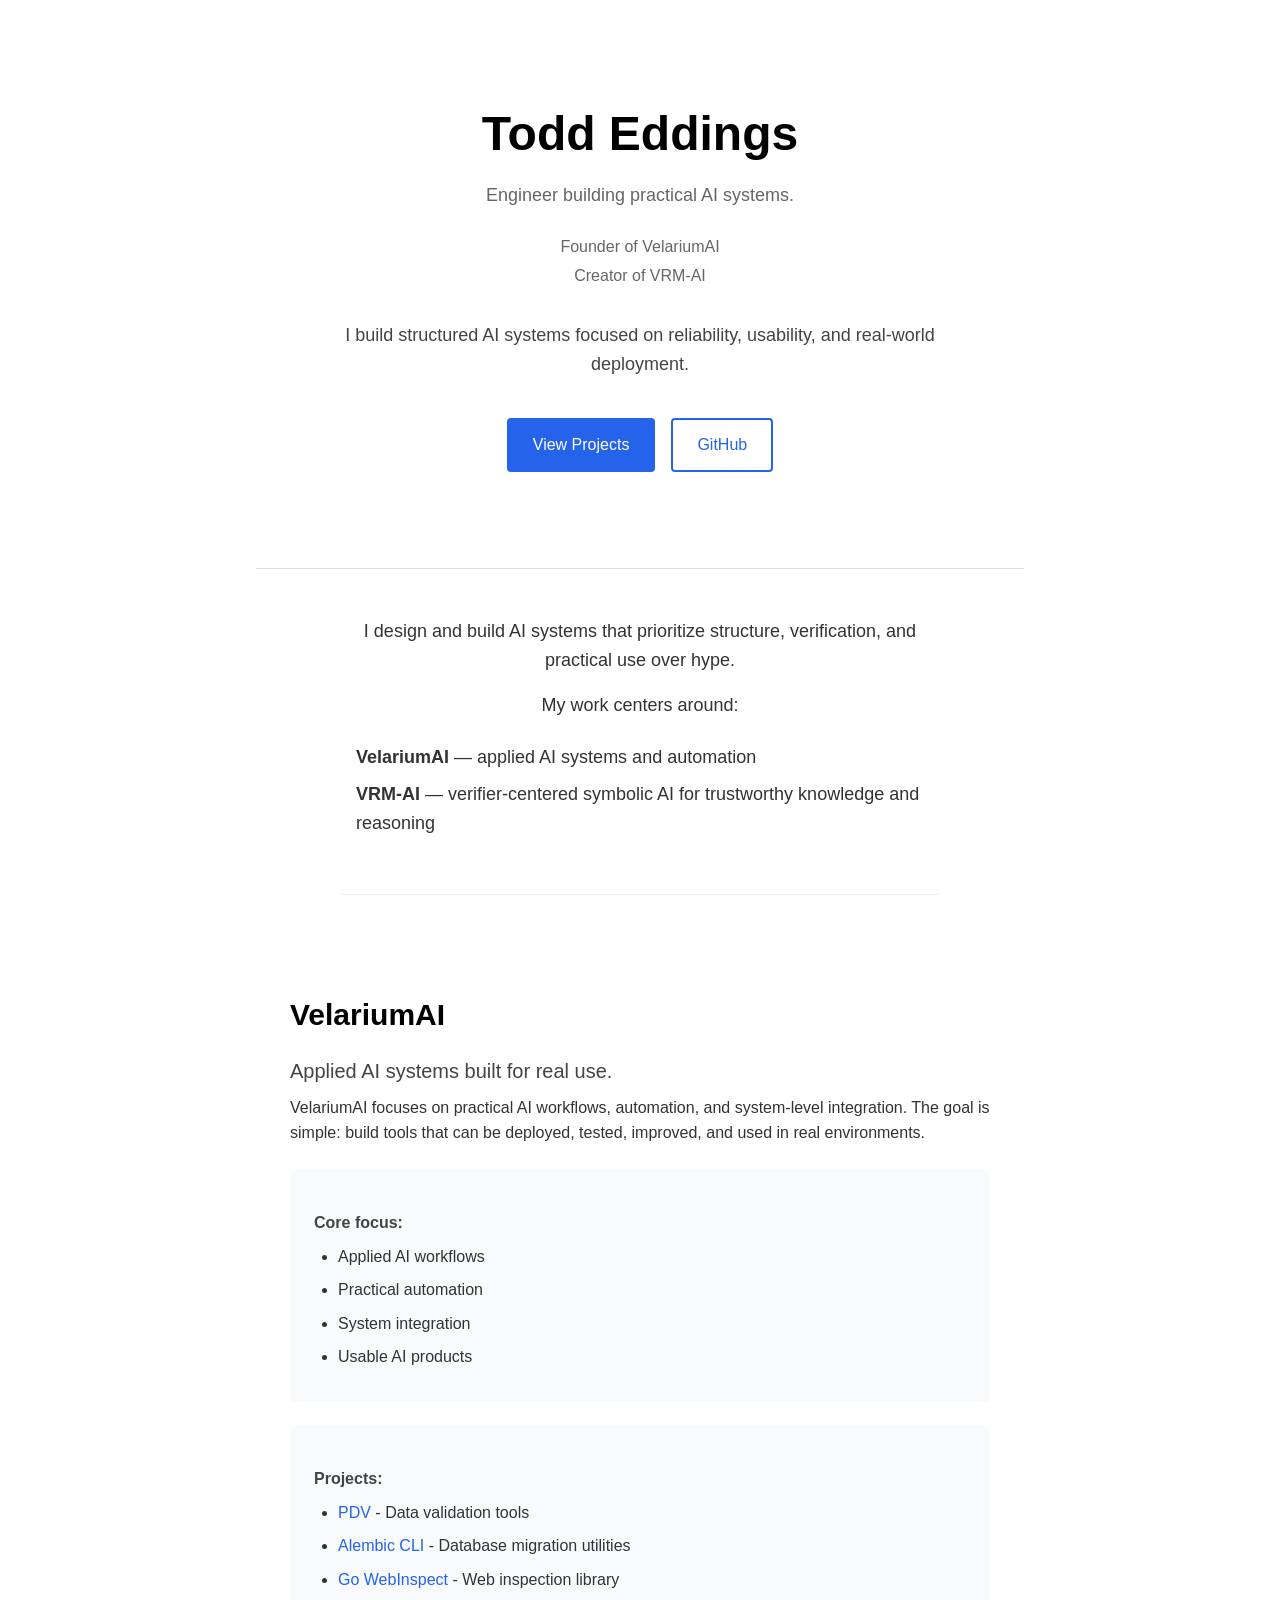
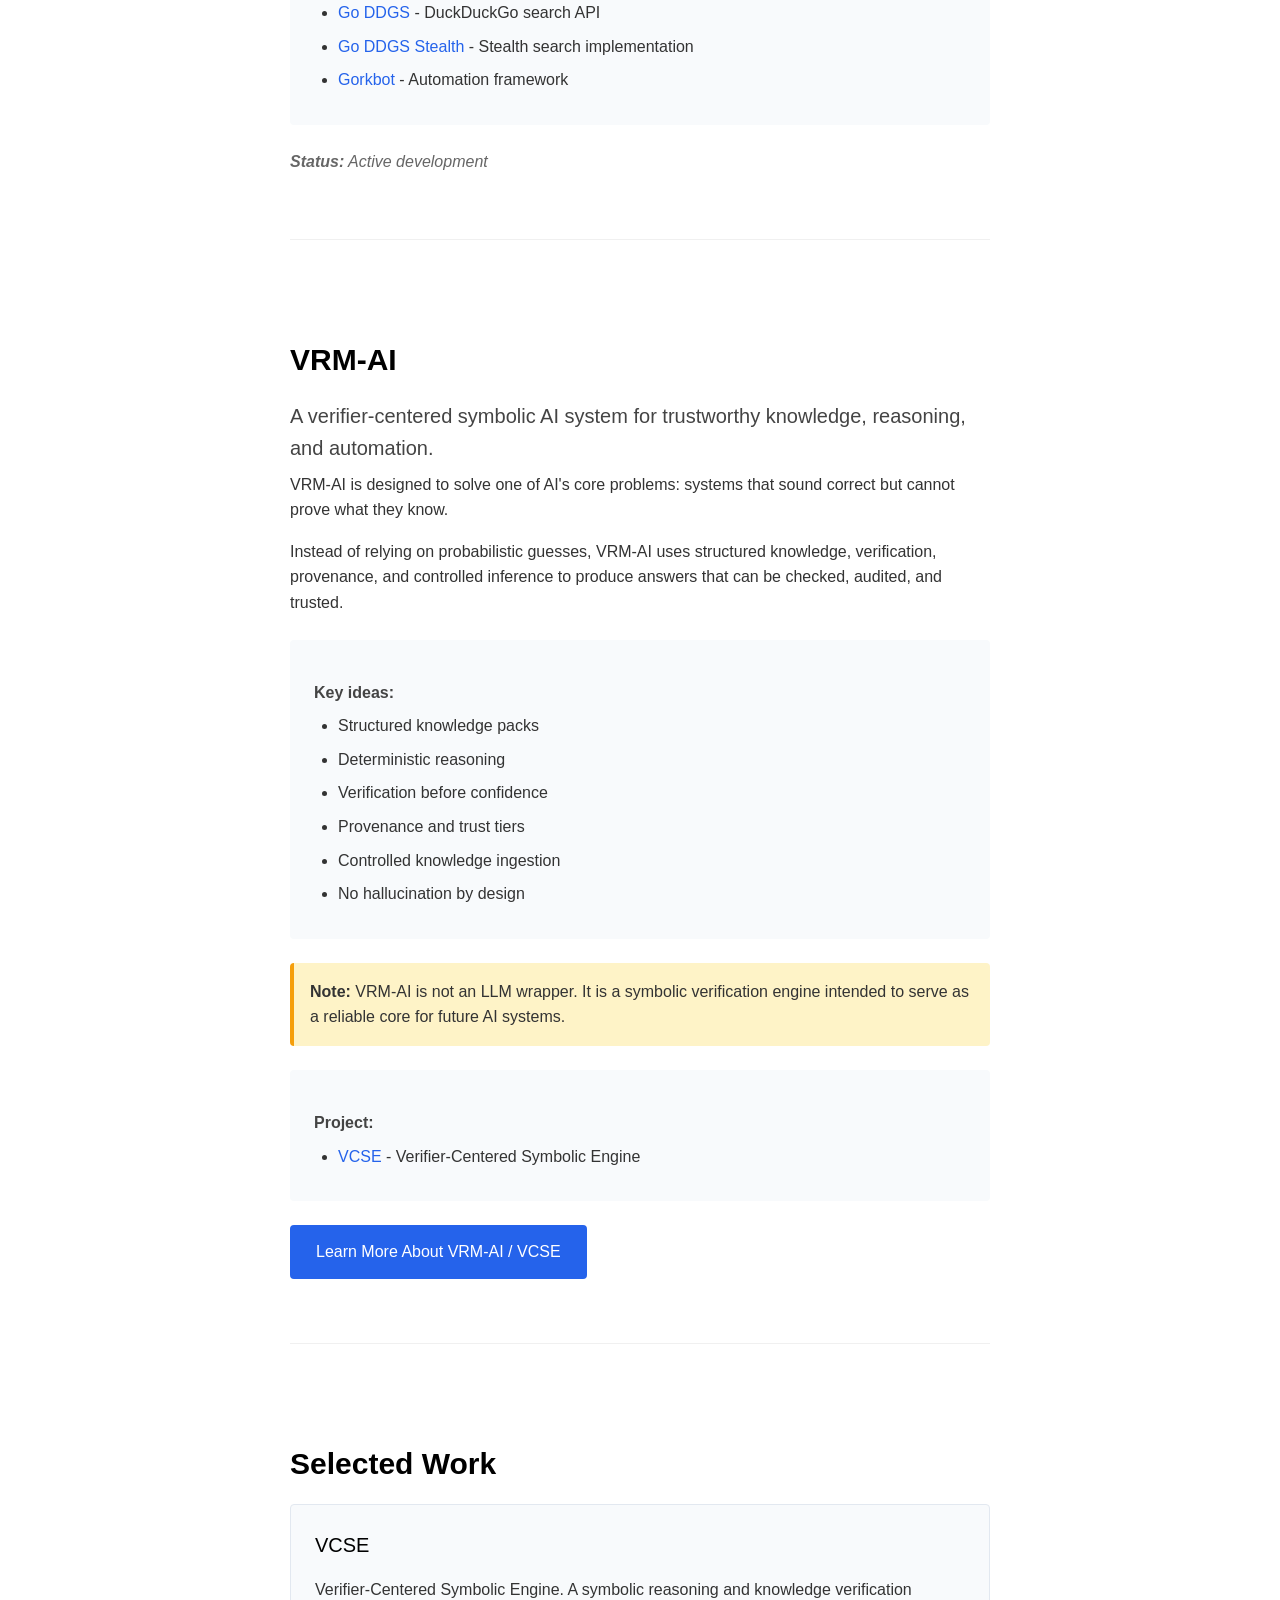
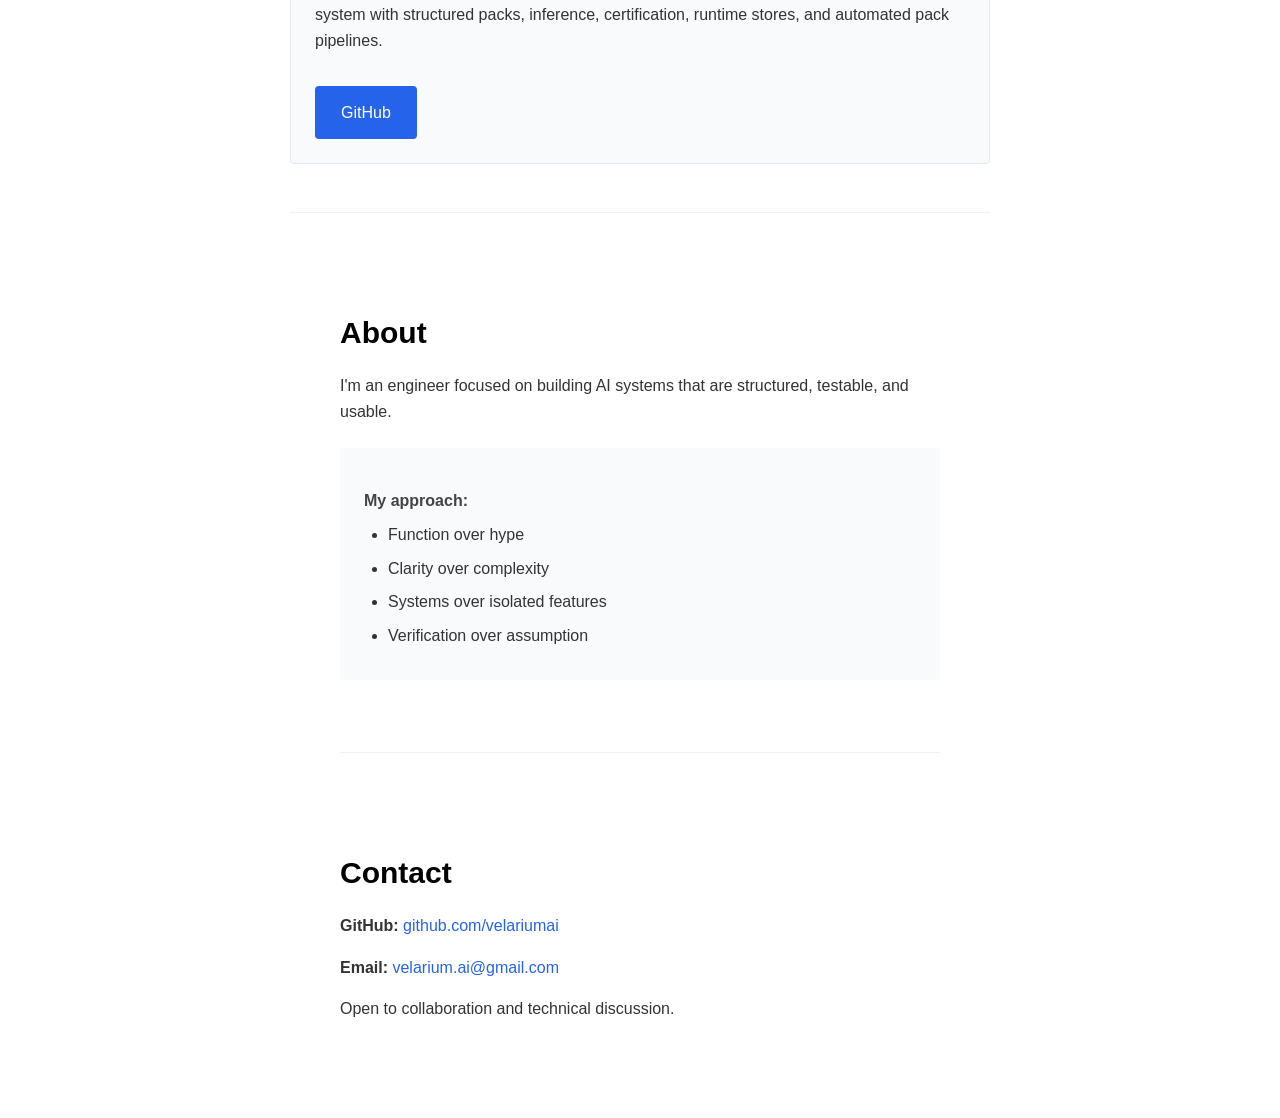
==== index.html @ 9cb4e713 "feat: add Todd Eddings personal homepage - Professional single-page homepage for Todd Eddings - Vela" ====
<!DOCTYPE html>
<html lang="en">
<head>
    <meta charset="UTF-8">
    <meta name="viewport" content="width=device-width, initial-scale=1.0">
    <title>Todd Eddings - AI Systems Engineer</title>
    <link rel="stylesheet" href="styles.css">
</head>
<body>
    <main>
        <section class="hero">
            <h1>Todd Eddings</h1>
            <p class="tagline">Engineer building practical AI systems.</p>
            <div class="titles">
                <p>Founder of VelariumAI</p>
                <p>Creator of VRM-AI</p>
            </div>
            <p class="description">I build structured AI systems focused on reliability, usability, and real-world deployment.</p>
            <div class="buttons">
                <a href="#work" class="btn">View Projects</a>
                <a href="https://github.com/velariumai" class="btn btn-secondary">GitHub</a>
            </div>
        </section>

        <section class="overview">
            <p>I design and build AI systems that prioritize structure, verification, and practical use over hype.</p>
            <p>My work centers around:</p>
            <ul>
                <li><strong>VelariumAI</strong> — applied AI systems and automation</li>
                <li><strong>VRM-AI</strong> — verifier-centered symbolic AI for trustworthy knowledge and reasoning</li>
            </ul>
        </section>

        <section class="project" id="velariumai">
            <h2>VelariumAI</h2>
            <h3>Applied AI systems built for real use.</h3>
            <p>VelariumAI focuses on practical AI workflows, automation, and system-level integration. The goal is simple: build tools that can be deployed, tested, improved, and used in real environments.</p>
            <div class="focus-list">
                <h4>Core focus:</h4>
                <ul>
                    <li>Applied AI workflows</li>
                    <li>Practical automation</li>
                    <li>System integration</li>
                    <li>Usable AI products</li>
                </ul>
            </div>
            <div class="project-links">
                <h4>Projects:</h4>
                <ul>
                    <li><a href="https://github.com/VelariumAI/pdv">PDV</a> - Data validation tools</li>
                    <li><a href="https://github.com/VelariumAI/alembic-cli">Alembic CLI</a> - Database migration utilities</li>
                    <li><a href="https://github.com/VelariumAI/go-webinspect">Go WebInspect</a> - Web inspection library</li>
                    <li><a href="https://github.com/VelariumAI/go-ddgs">Go DDGS</a> - DuckDuckGo search API</li>
                    <li><a href="https://github.com/VelariumAI/go-ddgs-stealth">Go DDGS Stealth</a> - Stealth search implementation</li>
                    <li><a href="https://github.com/VelariumAI/gorkbot">Gorkbot</a> - Automation framework</li>
                </ul>
            </div>
            <p class="status"><strong>Status:</strong> Active development</p>
        </section>

        <section class="project" id="vrm-ai">
            <h2>VRM-AI</h2>
            <h3>A verifier-centered symbolic AI system for trustworthy knowledge, reasoning, and automation.</h3>
            <p>VRM-AI is designed to solve one of AI's core problems: systems that sound correct but cannot prove what they know.</p>
            <p>Instead of relying on probabilistic guesses, VRM-AI uses structured knowledge, verification, provenance, and controlled inference to produce answers that can be checked, audited, and trusted.</p>
            <div class="key-ideas">
                <h4>Key ideas:</h4>
                <ul>
                    <li>Structured knowledge packs</li>
                    <li>Deterministic reasoning</li>
                    <li>Verification before confidence</li>
                    <li>Provenance and trust tiers</li>
                    <li>Controlled knowledge ingestion</li>
                    <li>No hallucination by design</li>
                </ul>
            </div>
            <p class="note"><strong>Note:</strong> VRM-AI is not an LLM wrapper. It is a symbolic verification engine intended to serve as a reliable core for future AI systems.</p>
            <div class="project-links">
                <h4>Project:</h4>
                <ul>
                    <li><a href="https://github.com/VRM-AI/vcse">VCSE</a> - Verifier-Centered Symbolic Engine</li>
                </ul>
            </div>
            <p><a href="vrm.html" class="btn">Learn More About VRM-AI / VCSE</a></p>
        </section>

        <section class="work" id="work">
            <h2>Selected Work</h2>
            <div class="project-card">
                <h3>VCSE</h3>
                <p>Verifier-Centered Symbolic Engine. A symbolic reasoning and knowledge verification system with structured packs, inference, certification, runtime stores, and automated pack pipelines.</p>
                <a href="https://github.com/VRM-AI/vcse" class="btn">GitHub</a>
            </div>
        </section>

        <section class="about">
            <h2>About</h2>
            <p>I'm an engineer focused on building AI systems that are structured, testable, and usable.</p>
            <div class="approach">
                <h4>My approach:</h4>
                <ul>
                    <li>Function over hype</li>
                    <li>Clarity over complexity</li>
                    <li>Systems over isolated features</li>
                    <li>Verification over assumption</li>
                </ul>
            </div>
        </section>

        <section class="contact">
            <h2>Contact</h2>
            <p><strong>GitHub:</strong> <a href="https://github.com/velariumai">github.com/velariumai</a></p>
            <p><strong>Email:</strong> <a href="mailto:velarium.ai@gmail.com">velarium.ai@gmail.com</a></p>
            <p>Open to collaboration and technical discussion.</p>
        </section>
    </main>
</body>
</html>
---- styles.css ----
/* Reset and base styles */
* {
    margin: 0;
    padding: 0;
    box-sizing: border-box;
}

body {
    font-family: -apple-system, BlinkMacSystemFont, 'Segoe UI', Roboto, sans-serif;
    line-height: 1.6;
    color: #333;
    background: #fff;
    font-size: 16px;
}

main {
    max-width: 800px;
    margin: 0 auto;
    padding: 2rem 1rem;
}

/* Typography */
h1 {
    font-size: 3rem;
    font-weight: 700;
    margin-bottom: 1rem;
    color: #000;
}

h2 {
    font-size: 1.875rem;
    font-weight: 600;
    margin: 3rem 0 1rem 0;
    color: #000;
}

h3 {
    font-size: 1.25rem;
    font-weight: 500;
    margin: 1rem 0 0.5rem 0;
    color: #444;
}

h4 {
    font-size: 1rem;
    font-weight: 600;
    margin: 1rem 0 0.5rem 0;
    color: #444;
}

p {
    margin-bottom: 1rem;
}

/* Hero section */
.hero {
    text-align: center;
    padding: 4rem 0 6rem 0;
    border-bottom: 1px solid #e0e0e0;
}

.hero h1 {
    margin-bottom: 0.5rem;
}

.tagline {
    font-size: 1.125rem;
    color: #666;
    margin-bottom: 1.5rem;
}

.titles {
    margin-bottom: 2rem;
}

.titles p {
    font-size: 1rem;
    color: #666;
    margin-bottom: 0.25rem;
}

.hero .description {
    font-size: 1.125rem;
    color: #444;
    margin-bottom: 2.5rem;
    max-width: 600px;
    margin-left: auto;
    margin-right: auto;
}

/* Buttons */
.buttons {
    display: flex;
    gap: 1rem;
    justify-content: center;
    flex-wrap: wrap;
}

.btn {
    padding: 0.75rem 1.5rem;
    text-decoration: none;
    border-radius: 4px;
    font-weight: 500;
    transition: all 0.2s ease;
    border: 2px solid #2563eb;
    background: #2563eb;
    color: #fff;
    display: inline-block;
}

.btn:hover {
    background: #1d4ed8;
    border-color: #1d4ed8;
}

.btn-secondary {
    background: transparent;
    color: #2563eb;
}

.btn-secondary:hover {
    background: #f8fafc;
}

/* Sections */
section {
    padding: 3rem 0;
    border-bottom: 1px solid #f0f0f0;
}

section:last-child {
    border-bottom: none;
}

/* Overview */
.overview {
    font-size: 1.125rem;
    text-align: center;
    max-width: 600px;
    margin: 0 auto;
}

.overview ul {
    list-style: none;
    text-align: left;
    margin-top: 1.5rem;
}

.overview li {
    margin-bottom: 0.5rem;
    padding-left: 1rem;
}

/* Project sections */
.project {
    max-width: 700px;
    margin: 0 auto;
}

.focus-list, .key-ideas, .approach, .project-links {
    background: #f8fafc;
    padding: 1.5rem;
    border-radius: 4px;
    margin: 1.5rem 0;
}

.focus-list ul, .key-ideas ul, .approach ul, .project-links ul {
    list-style: disc;
    margin-left: 1.5rem;
    margin-top: 0.5rem;
}

.focus-list li, .key-ideas li, .approach li, .project-links li {
    margin-bottom: 0.5rem;
}

.project-links a {
    color: #2563eb;
    text-decoration: none;
    font-weight: 500;
}

.project-links a:hover {
    text-decoration: underline;
}

.status {
    font-style: italic;
    color: #666;
    margin-top: 1.5rem;
}

.note {
    background: #fef3c7;
    padding: 1rem;
    border-radius: 4px;
    border-left: 4px solid #f59e0b;
    margin-top: 1.5rem;
}

/* Work section */
.work {
    max-width: 700px;
    margin: 0 auto;
}

.project-card {
    background: #f8fafc;
    padding: 1.5rem;
    border-radius: 4px;
    border: 1px solid #e2e8f0;
}

.project-card h3 {
    margin-top: 0;
    margin-bottom: 1rem;
    color: #000;
}

.project-card .btn {
    margin-top: 1rem;
}

/* About and Contact */
.about, .contact {
    max-width: 600px;
    margin: 0 auto;
}

.contact a {
    color: #2563eb;
    text-decoration: none;
}

.contact a:hover {
    text-decoration: underline;
}

/* VRM Page Styles */
.nav {
    max-width: 800px;
    margin: 0 auto;
    padding: 1rem;
    border-bottom: 1px solid #e0e0e0;
}

.nav a {
    color: #2563eb;
    text-decoration: none;
    font-weight: 500;
}

.nav a:hover {
    text-decoration: underline;
}

.page-header {
    text-align: center;
    padding: 3rem 0 2rem 0;
    border-bottom: 1px solid #e0e0e0;
}

.page-header h1 {
    font-size: 2.5rem;
    margin-bottom: 1rem;
}

.subtitle {
    font-size: 1.25rem;
    color: #666;
    margin-bottom: 0;
}

.principle {
    text-align: center;
    font-size: 1.25rem;
    color: #2563eb;
    margin: 1.5rem 0;
}

.goal-box, .practice-box, .principle-box, .positioning-box {
    background: #f8fafc;
    padding: 1.5rem;
    border-radius: 4px;
    margin: 1.5rem 0;
    border-left: 4px solid #2563eb;
}

.principle-list {
    list-style: disc;
    margin-left: 1.5rem;
    columns: 2;
    column-gap: 2rem;
}

.principle-list li {
    margin-bottom: 0.5rem;
    break-inside: avoid;
}

.layer {
    background: #f8fafc;
    padding: 1rem;
    border-radius: 4px;
    margin: 1rem 0;
    border-left: 3px solid #2563eb;
}

.layer h4 {
    margin-top: 0;
    color: #2563eb;
}

.layer ul {
    list-style: disc;
    margin-left: 1.5rem;
    margin-bottom: 0;
}

.layer li {
    margin-bottom: 0.25rem;
}

.metrics {
    background: #f0fdf4;
    padding: 1rem;
    border-radius: 4px;
    border-left: 4px solid #22c55e;
    margin-top: 1.5rem;
}

.metrics h3 {
    margin-top: 0;
    color: #16a34a;
}

.comparison-table {
    display: grid;
    grid-template-columns: 1fr 1fr;
    gap: 2rem;
    margin: 1.5rem 0;
}

.comparison-col {
    background: #f8fafc;
    padding: 1.5rem;
    border-radius: 4px;
}

.comparison-col h3 {
    margin-top: 0;
    margin-bottom: 1rem;
    color: #2563eb;
}

.comparison-col ul {
    list-style: disc;
    margin-left: 1.5rem;
}

.comparison-col li {
    margin-bottom: 0.5rem;
}

.conclusion {
    text-align: center;
    font-weight: 600;
    margin-top: 2rem;
    padding: 1rem;
    background: #fef3c7;
    border-radius: 4px;
}

.roadmap-section {
    margin: 1.5rem 0;
}

.roadmap-section h3 {
    color: #2563eb;
    margin-bottom: 0.5rem;
}

.roadmap-section ul {
    list-style: disc;
    margin-left: 1.5rem;
}

.roadmap-section li {
    margin-bottom: 0.5rem;
}

.repo-card {
    background: #f8fafc;
    padding: 1.5rem;
    border-radius: 4px;
    border: 1px solid #e2e8f0;
}

.repo-card h3 {
    margin-top: 0;
    margin-bottom: 1rem;
    color: #000;
}

.repo-card .btn {
    margin-top: 1rem;
}

/* Mobile responsive */
@media (max-width: 768px) {
    main {
        padding: 1rem 0.5rem;
    }

    h1 {
        font-size: 2.25rem;
    }

    h2 {
        font-size: 1.5rem;
    }

    .hero {
        padding: 2rem 0 3rem 0;
    }

    .buttons {
        flex-direction: column;
        align-items: center;
    }

    .btn {
        width: 200px;
        text-align: center;
    }

    section {
        padding: 2rem 0;
    }

    .focus-list, .key-ideas, .approach, .project-links, .project-card, .goal-box, .practice-box, .principle-box, .positioning-box, .layer, .metrics, .comparison-col, .repo-card {
        margin: 1rem -0.5rem;
        border-radius: 0;
        padding: 1rem;
    }

    .principle-list {
        columns: 1;
    }

    .comparison-table {
        grid-template-columns: 1fr;
        gap: 1rem;
    }

    .page-header h1 {
        font-size: 2rem;
    }

    .page-header {
        padding: 2rem 0 1rem 0;
    }
}

@media (max-width: 480px) {
    h1 {
        font-size: 1.875rem;
    }

    .tagline {
        font-size: 1rem;
    }

    .hero .description {
        font-size: 1rem;
    }

    .overview {
        font-size: 1rem;
    }
}
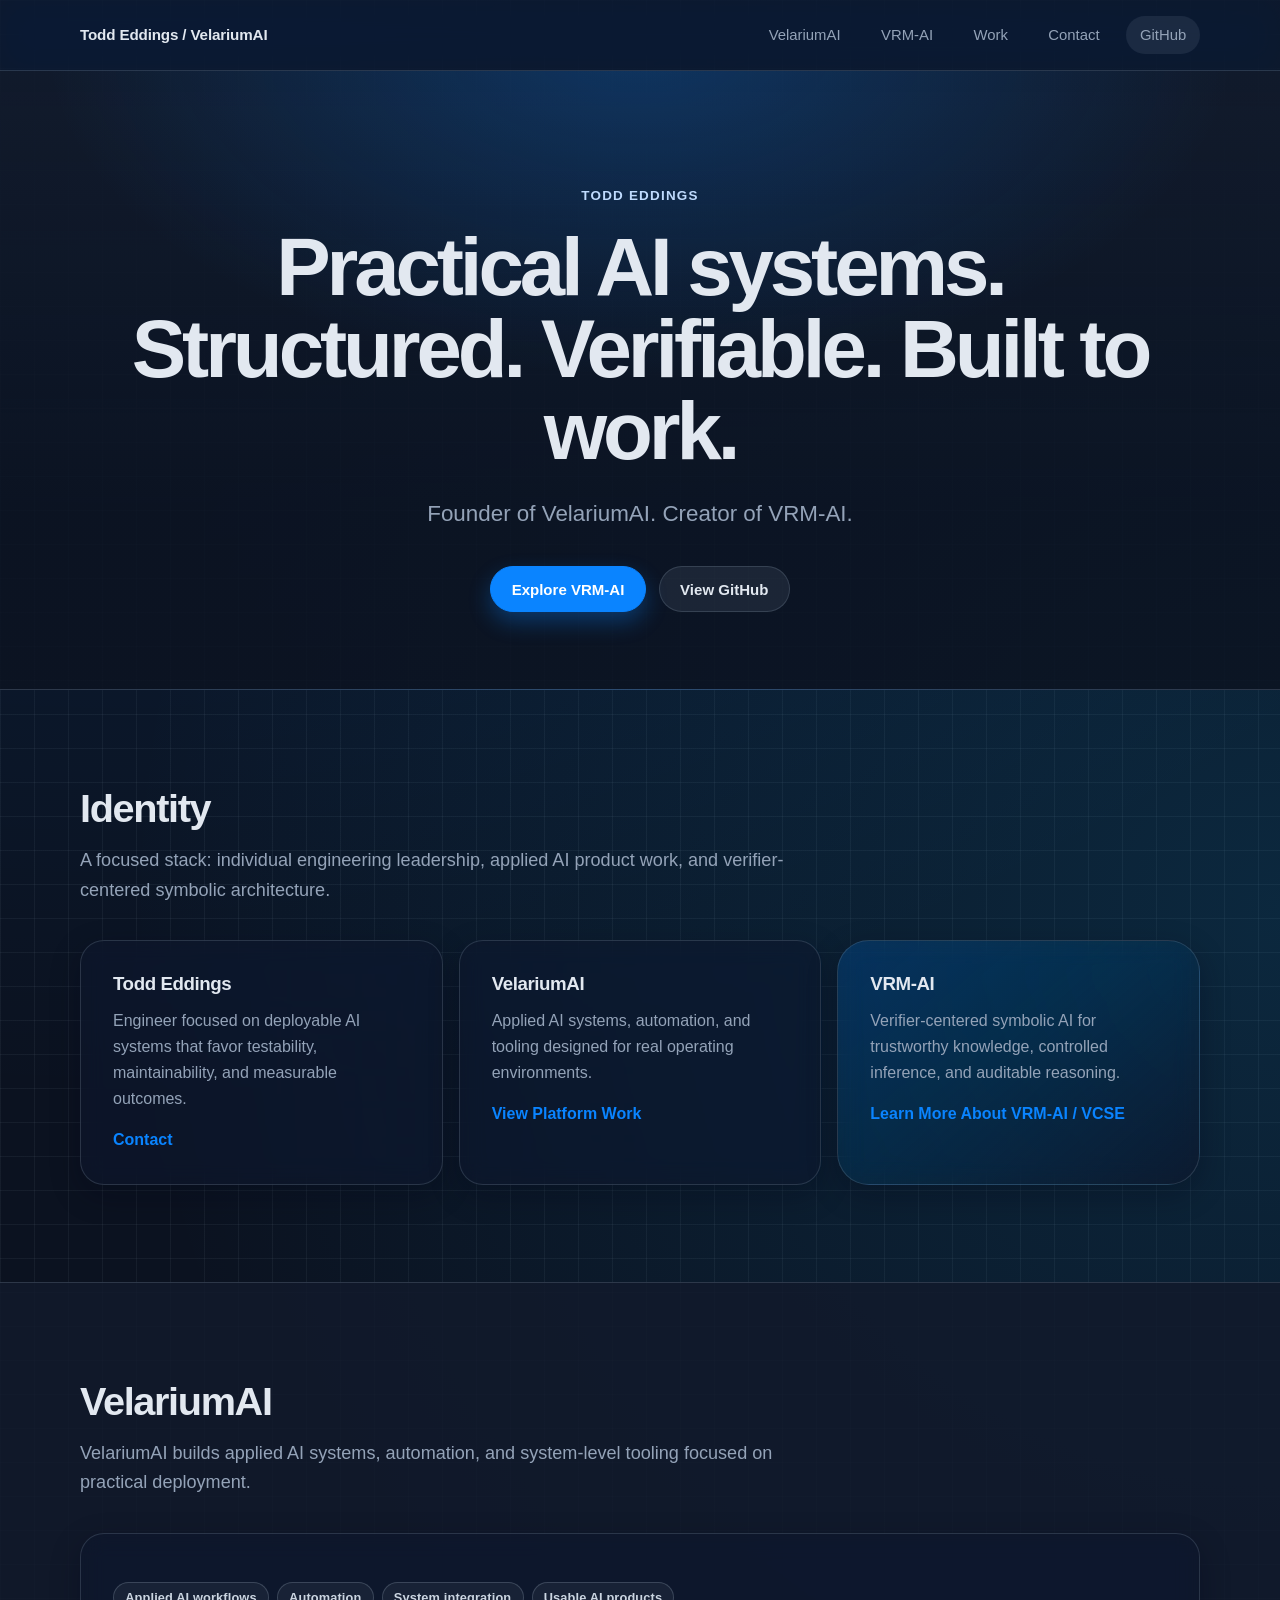
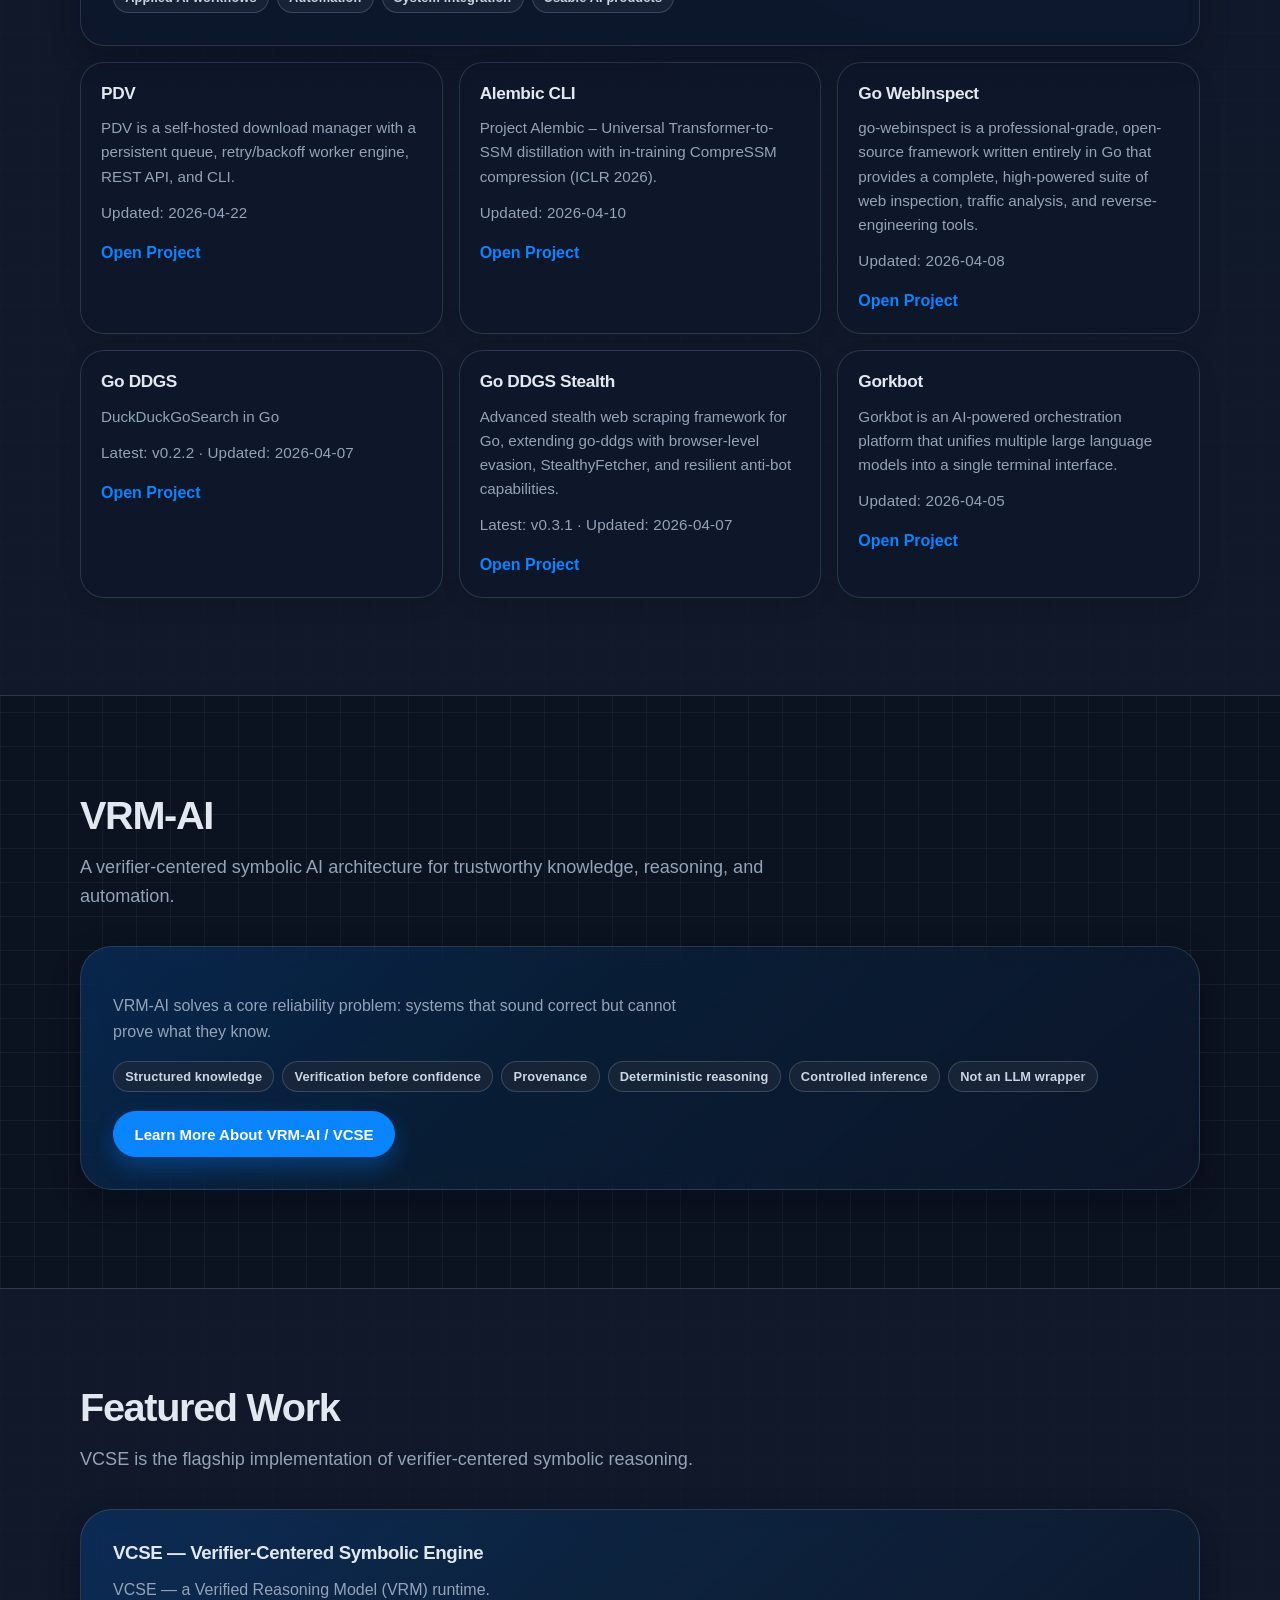
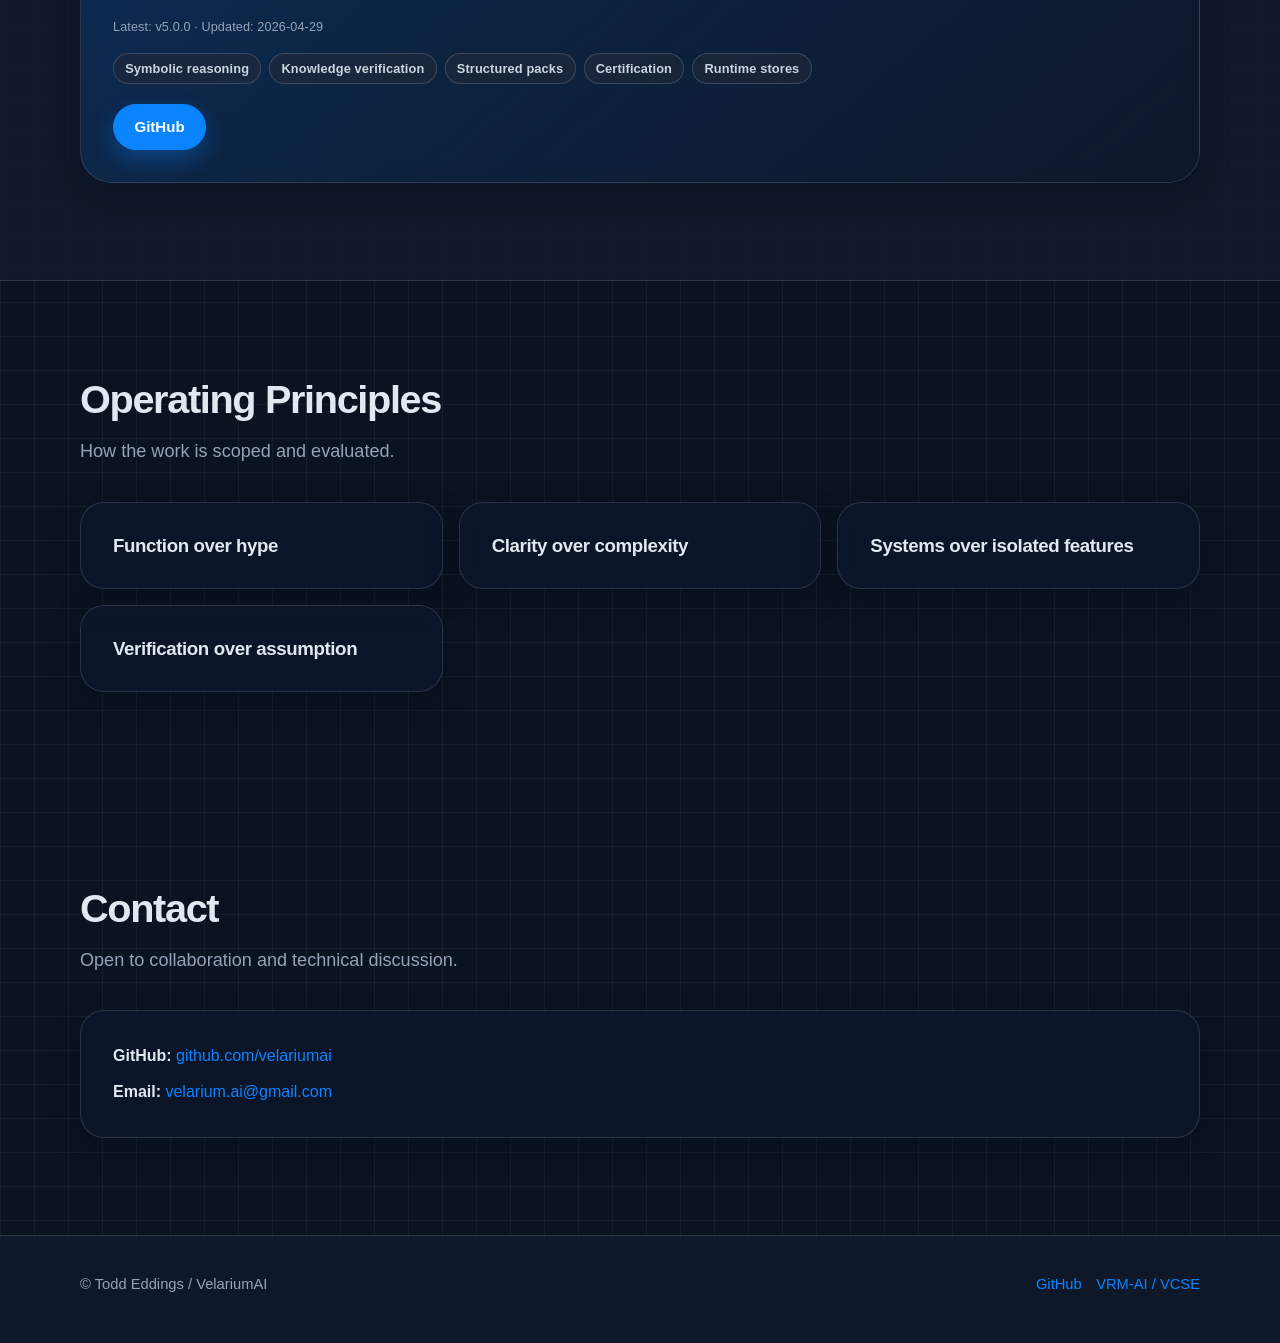
==== commit cba844ac: "feat(site): redesign homepage and VRM pages with premium tech UI" ====
--- a/index.html
+++ b/index.html
@@ -1,118 +1,207 @@
 <!DOCTYPE html>
 <html lang="en">
 <head>
-    <meta charset="UTF-8">
-    <meta name="viewport" content="width=device-width, initial-scale=1.0">
-    <title>Todd Eddings - AI Systems Engineer</title>
-    <link rel="stylesheet" href="styles.css">
+  <meta charset="UTF-8">
+  <meta name="viewport" content="width=device-width, initial-scale=1.0">
+  <title>Todd Eddings | VelariumAI | VRM-AI</title>
+  <meta name="description" content="Todd Eddings builds practical AI systems through VelariumAI and VRM-AI: structured, verifiable, deployable.">
+  <link rel="stylesheet" href="styles.css?v=tech2">
 </head>
 <body>
-    <main>
-        <section class="hero">
-            <h1>Todd Eddings</h1>
-            <p class="tagline">Engineer building practical AI systems.</p>
-            <div class="titles">
-                <p>Founder of VelariumAI</p>
-                <p>Creator of VRM-AI</p>
-            </div>
-            <p class="description">I build structured AI systems focused on reliability, usability, and real-world deployment.</p>
-            <div class="buttons">
-                <a href="#work" class="btn">View Projects</a>
-                <a href="https://github.com/velariumai" class="btn btn-secondary">GitHub</a>
-            </div>
-        </section>
-
-        <section class="overview">
-            <p>I design and build AI systems that prioritize structure, verification, and practical use over hype.</p>
-            <p>My work centers around:</p>
-            <ul>
-                <li><strong>VelariumAI</strong> — applied AI systems and automation</li>
-                <li><strong>VRM-AI</strong> — verifier-centered symbolic AI for trustworthy knowledge and reasoning</li>
-            </ul>
-        </section>
-
-        <section class="project" id="velariumai">
-            <h2>VelariumAI</h2>
-            <h3>Applied AI systems built for real use.</h3>
-            <p>VelariumAI focuses on practical AI workflows, automation, and system-level integration. The goal is simple: build tools that can be deployed, tested, improved, and used in real environments.</p>
-            <div class="focus-list">
-                <h4>Core focus:</h4>
-                <ul>
-                    <li>Applied AI workflows</li>
-                    <li>Practical automation</li>
-                    <li>System integration</li>
-                    <li>Usable AI products</li>
-                </ul>
-            </div>
-            <div class="project-links">
-                <h4>Projects:</h4>
-                <ul>
-                    <li><a href="https://github.com/VelariumAI/pdv">PDV</a> - Data validation tools</li>
-                    <li><a href="https://github.com/VelariumAI/alembic-cli">Alembic CLI</a> - Database migration utilities</li>
-                    <li><a href="https://github.com/VelariumAI/go-webinspect">Go WebInspect</a> - Web inspection library</li>
-                    <li><a href="https://github.com/VelariumAI/go-ddgs">Go DDGS</a> - DuckDuckGo search API</li>
-                    <li><a href="https://github.com/VelariumAI/go-ddgs-stealth">Go DDGS Stealth</a> - Stealth search implementation</li>
-                    <li><a href="https://github.com/VelariumAI/gorkbot">Gorkbot</a> - Automation framework</li>
-                </ul>
-            </div>
-            <p class="status"><strong>Status:</strong> Active development</p>
-        </section>
-
-        <section class="project" id="vrm-ai">
-            <h2>VRM-AI</h2>
-            <h3>A verifier-centered symbolic AI system for trustworthy knowledge, reasoning, and automation.</h3>
-            <p>VRM-AI is designed to solve one of AI's core problems: systems that sound correct but cannot prove what they know.</p>
-            <p>Instead of relying on probabilistic guesses, VRM-AI uses structured knowledge, verification, provenance, and controlled inference to produce answers that can be checked, audited, and trusted.</p>
-            <div class="key-ideas">
-                <h4>Key ideas:</h4>
-                <ul>
-                    <li>Structured knowledge packs</li>
-                    <li>Deterministic reasoning</li>
-                    <li>Verification before confidence</li>
-                    <li>Provenance and trust tiers</li>
-                    <li>Controlled knowledge ingestion</li>
-                    <li>No hallucination by design</li>
-                </ul>
-            </div>
-            <p class="note"><strong>Note:</strong> VRM-AI is not an LLM wrapper. It is a symbolic verification engine intended to serve as a reliable core for future AI systems.</p>
-            <div class="project-links">
-                <h4>Project:</h4>
-                <ul>
-                    <li><a href="https://github.com/VRM-AI/vcse">VCSE</a> - Verifier-Centered Symbolic Engine</li>
-                </ul>
-            </div>
-            <p><a href="vrm.html" class="btn">Learn More About VRM-AI / VCSE</a></p>
-        </section>
-
-        <section class="work" id="work">
-            <h2>Selected Work</h2>
-            <div class="project-card">
-                <h3>VCSE</h3>
-                <p>Verifier-Centered Symbolic Engine. A symbolic reasoning and knowledge verification system with structured packs, inference, certification, runtime stores, and automated pack pipelines.</p>
-                <a href="https://github.com/VRM-AI/vcse" class="btn">GitHub</a>
-            </div>
-        </section>
-
-        <section class="about">
-            <h2>About</h2>
-            <p>I'm an engineer focused on building AI systems that are structured, testable, and usable.</p>
-            <div class="approach">
-                <h4>My approach:</h4>
-                <ul>
-                    <li>Function over hype</li>
-                    <li>Clarity over complexity</li>
-                    <li>Systems over isolated features</li>
-                    <li>Verification over assumption</li>
-                </ul>
-            </div>
-        </section>
-
-        <section class="contact">
-            <h2>Contact</h2>
-            <p><strong>GitHub:</strong> <a href="https://github.com/velariumai">github.com/velariumai</a></p>
-            <p><strong>Email:</strong> <a href="mailto:velarium.ai@gmail.com">velarium.ai@gmail.com</a></p>
-            <p>Open to collaboration and technical discussion.</p>
-        </section>
-    </main>
+  <nav class="site-nav" aria-label="Primary">
+    <div class="nav-inner">
+      <a class="brand" href="index.html">Todd Eddings / VelariumAI</a>
+      <ul class="nav-links">
+        <li><a href="#velariumai">VelariumAI</a></li>
+        <li><a href="#vrm-ai">VRM-AI</a></li>
+        <li><a href="#work">Work</a></li>
+        <li><a href="#contact">Contact</a></li>
+        <li><a class="btn btn-secondary" href="https://github.com/velariumai">GitHub</a></li>
+      </ul>
+    </div>
+  </nav>
+
+  <main>
+    <section class="hero" id="top">
+      <div class="container">
+        <p class="hero-eyebrow">Todd Eddings</p>
+        <h1 class="hero-title">Practical AI systems.<br>Structured. Verifiable. Built to work.</h1>
+        <p class="hero-subtitle">Founder of VelariumAI. Creator of VRM-AI.</p>
+        <div class="hero-actions">
+          <a class="btn btn-primary" href="#vrm-ai">Explore VRM-AI</a>
+          <a class="btn btn-secondary" href="https://github.com/velariumai">View GitHub</a>
+        </div>
+      </div>
+    </section>
+
+    <section class="section">
+      <div class="container">
+        <div class="section-header">
+          <h2 class="section-title">Identity</h2>
+          <p class="section-copy">A focused stack: individual engineering leadership, applied AI product work, and verifier-centered symbolic architecture.</p>
+        </div>
+        <div class="card-grid">
+          <article class="card interactive">
+            <h3>Todd Eddings</h3>
+            <p>Engineer focused on deployable AI systems that favor testability, maintainability, and measurable outcomes.</p>
+            <a class="card-link" href="#contact">Contact</a>
+          </article>
+          <article class="card interactive">
+            <h3>VelariumAI</h3>
+            <p>Applied AI systems, automation, and tooling designed for real operating environments.</p>
+            <a class="card-link" href="#velariumai">View Platform Work</a>
+          </article>
+          <article class="card feature-card interactive">
+            <h3>VRM-AI</h3>
+            <p>Verifier-centered symbolic AI for trustworthy knowledge, controlled inference, and auditable reasoning.</p>
+            <a class="card-link" href="vrm.html">Learn More About VRM-AI / VCSE</a>
+          </article>
+        </div>
+      </div>
+    </section>
+
+    <section class="section section-soft" id="velariumai">
+      <div class="container">
+        <div class="section-header">
+          <h2 class="section-title">VelariumAI</h2>
+          <p class="section-copy">VelariumAI builds applied AI systems, automation, and system-level tooling focused on practical deployment.</p>
+        </div>
+        <div class="card">
+          <ul class="pill-list" aria-label="Core focus areas">
+            <li class="pill">Applied AI workflows</li>
+            <li class="pill">Automation</li>
+            <li class="pill">System integration</li>
+            <li class="pill">Usable AI products</li>
+          </ul>
+        </div>
+        <div class="project-grid" style="margin-top: 1rem;">
+          <article class="project-card interactive">
+            <h3>PDV</h3>
+            <p data-project-desc="pdv">PDV is a self-hosted download manager with a persistent queue, retry/backoff worker engine, REST API, and CLI.</p>
+            <p class="project-meta" data-project-meta="pdv" hidden></p>
+            <a class="card-link" href="https://github.com/VelariumAI/pdv">Open Project</a>
+          </article>
+          <article class="project-card interactive">
+            <h3>Alembic CLI</h3>
+            <p data-project-desc="alembic-cli">Project Alembic – Universal Transformer-to-SSM distillation with in-training CompreSSM compression (ICLR 2026).</p>
+            <p class="project-meta" data-project-meta="alembic-cli" hidden></p>
+            <a class="card-link" href="https://github.com/VelariumAI/alembic-cli">Open Project</a>
+          </article>
+          <article class="project-card interactive">
+            <h3>Go WebInspect</h3>
+            <p data-project-desc="go-webinspect">go-webinspect is a professional-grade, open-source framework written entirely in Go that provides a complete, high-powered suite of web inspection, traffic analysis, and reverse-engineering tools.</p>
+            <p class="project-meta" data-project-meta="go-webinspect" hidden></p>
+            <a class="card-link" href="https://github.com/VelariumAI/go-webinspect">Open Project</a>
+          </article>
+          <article class="project-card interactive">
+            <h3>Go DDGS</h3>
+            <p data-project-desc="go-ddgs">DuckDuckGoSearch in Go.</p>
+            <p class="project-meta" data-project-meta="go-ddgs" hidden></p>
+            <a class="card-link" href="https://github.com/VelariumAI/go-ddgs">Open Project</a>
+          </article>
+          <article class="project-card interactive">
+            <h3>Go DDGS Stealth</h3>
+            <p data-project-desc="go-ddgs-stealth">Advanced stealth web scraping framework for Go, extending go-ddgs with browser-level evasion, StealthyFetcher, and resilient anti-bot capabilities.</p>
+            <p class="project-meta" data-project-meta="go-ddgs-stealth" hidden></p>
+            <a class="card-link" href="https://github.com/VelariumAI/go-ddgs-stealth">Open Project</a>
+          </article>
+          <article class="project-card interactive">
+            <h3>Gorkbot</h3>
+            <p data-project-desc="gorkbot">Gorkbot is an AI-powered orchestration platform that unifies multiple large language models into a single terminal interface.</p>
+            <p class="project-meta" data-project-meta="gorkbot" hidden></p>
+            <a class="card-link" href="https://github.com/VelariumAI/gorkbot">Open Project</a>
+          </article>
+        </div>
+      </div>
+    </section>
+
+    <section class="section" id="vrm-ai">
+      <div class="container">
+        <div class="section-header">
+          <h2 class="section-title">VRM-AI</h2>
+          <p class="section-copy">A verifier-centered symbolic AI architecture for trustworthy knowledge, reasoning, and automation.</p>
+        </div>
+        <article class="card feature-card">
+          <p>VRM-AI solves a core reliability problem: systems that sound correct but cannot prove what they know.</p>
+          <ul class="pill-list" aria-label="VRM-AI principles">
+            <li class="pill">Structured knowledge</li>
+            <li class="pill">Verification before confidence</li>
+            <li class="pill">Provenance</li>
+            <li class="pill">Deterministic reasoning</li>
+            <li class="pill">Controlled inference</li>
+            <li class="pill">Not an LLM wrapper</li>
+          </ul>
+          <div class="hero-actions" style="justify-content: flex-start; margin-top: 1.2rem;">
+            <a class="btn btn-primary" href="vrm.html">Learn More About VRM-AI / VCSE</a>
+          </div>
+        </article>
+      </div>
+    </section>
+
+    <section class="section section-soft" id="work">
+      <div class="container">
+        <div class="section-header">
+          <h2 class="section-title">Featured Work</h2>
+          <p class="section-copy">VCSE is the flagship implementation of verifier-centered symbolic reasoning.</p>
+        </div>
+        <article class="card feature-card interactive">
+          <h3>VCSE — Verifier-Centered Symbolic Engine</h3>
+          <p data-project-desc="vcse">VCSE — a Verified Reasoning Model (VRM) runtime.</p>
+          <p class="project-meta" data-project-meta="vcse" hidden></p>
+          <ul class="pill-list">
+            <li class="pill">Symbolic reasoning</li>
+            <li class="pill">Knowledge verification</li>
+            <li class="pill">Structured packs</li>
+            <li class="pill">Certification</li>
+            <li class="pill">Runtime stores</li>
+          </ul>
+          <div class="hero-actions" style="justify-content: flex-start; margin-top: 1.2rem;">
+            <a class="btn btn-primary" href="https://github.com/VRM-AI/vcse">GitHub</a>
+          </div>
+        </article>
+      </div>
+    </section>
+
+    <section class="section">
+      <div class="container">
+        <div class="section-header">
+          <h2 class="section-title">Operating Principles</h2>
+          <p class="section-copy">How the work is scoped and evaluated.</p>
+        </div>
+        <div class="card-grid">
+          <article class="card"><h3>Function over hype</h3></article>
+          <article class="card"><h3>Clarity over complexity</h3></article>
+          <article class="card"><h3>Systems over isolated features</h3></article>
+          <article class="card"><h3>Verification over assumption</h3></article>
+        </div>
+      </div>
+    </section>
+
+    <section class="section" id="contact">
+      <div class="container">
+        <div class="section-header">
+          <h2 class="section-title">Contact</h2>
+          <p class="section-copy">Open to collaboration and technical discussion.</p>
+        </div>
+        <article class="card">
+          <ul class="kv-list">
+            <li><strong>GitHub:</strong> <a href="https://github.com/velariumai">github.com/velariumai</a></li>
+            <li><strong>Email:</strong> <a href="mailto:velarium.ai@gmail.com">velarium.ai@gmail.com</a></li>
+          </ul>
+        </article>
+      </div>
+    </section>
+  </main>
+
+  <footer class="footer">
+    <div class="footer-inner">
+      <span>© Todd Eddings / VelariumAI</span>
+      <div class="footer-links">
+        <a href="https://github.com/velariumai">GitHub</a>
+        <a href="vrm.html">VRM-AI / VCSE</a>
+      </div>
+    </div>
+  </footer>
+  <script src="site-data.js"></script>
 </body>
-</html>+</html>
--- a/styles.css
+++ b/styles.css
@@ -1,481 +1,566 @@
-/* Reset and base styles */
+:root {
+  --bg: #0b1220;
+  --bg-soft: #111a2b;
+  --text: #e2e8f0;
+  --muted: #94a3b8;
+  --border: rgba(148, 163, 184, 0.22);
+  --accent: #0a84ff;
+  --accent-hover: #2d95ff;
+  --card: rgba(15, 23, 42, 0.62);
+  --shadow: 0 24px 60px rgba(2, 8, 23, 0.45);
+  --radius-lg: 32px;
+  --radius-md: 24px;
+  --radius-sm: 14px;
+  --max-width: 1120px;
+}
+
 * {
-    margin: 0;
-    padding: 0;
-    box-sizing: border-box;
-}
-
+  box-sizing: border-box;
+}
+
+html,
 body {
-    font-family: -apple-system, BlinkMacSystemFont, 'Segoe UI', Roboto, sans-serif;
-    line-height: 1.6;
-    color: #333;
-    background: #fff;
-    font-size: 16px;
+  margin: 0;
+  padding: 0;
+  background: var(--bg);
+  color: var(--text);
+  font-family: -apple-system, BlinkMacSystemFont, "SF Pro Display", "SF Pro Text", "Segoe UI", Roboto, Helvetica, Arial, sans-serif;
+}
+
+body {
+  line-height: 1.5;
+  -webkit-font-smoothing: antialiased;
+  text-rendering: optimizeLegibility;
+  background-image:
+    radial-gradient(circle at 10% -20%, rgba(10, 132, 255, 0.22), transparent 36%),
+    radial-gradient(circle at 100% 20%, rgba(14, 165, 233, 0.15), transparent 30%),
+    linear-gradient(rgba(148, 163, 184, 0.08) 1px, transparent 1px),
+    linear-gradient(90deg, rgba(148, 163, 184, 0.08) 1px, transparent 1px);
+  background-size: auto, auto, 34px 34px, 34px 34px;
+}
+
+p {
+  margin: 0;
+}
+
+a {
+  color: var(--accent);
+  text-decoration: none;
+}
+
+a:hover {
+  color: var(--accent-hover);
+}
+
+img,
+svg {
+  max-width: 100%;
+  display: block;
 }
 
 main {
-    max-width: 800px;
-    margin: 0 auto;
-    padding: 2rem 1rem;
-}
-
-/* Typography */
-h1 {
-    font-size: 3rem;
-    font-weight: 700;
-    margin-bottom: 1rem;
-    color: #000;
-}
-
-h2 {
-    font-size: 1.875rem;
-    font-weight: 600;
-    margin: 3rem 0 1rem 0;
-    color: #000;
-}
-
-h3 {
-    font-size: 1.25rem;
-    font-weight: 500;
-    margin: 1rem 0 0.5rem 0;
-    color: #444;
-}
-
-h4 {
-    font-size: 1rem;
-    font-weight: 600;
-    margin: 1rem 0 0.5rem 0;
-    color: #444;
-}
-
-p {
-    margin-bottom: 1rem;
-}
-
-/* Hero section */
+  overflow-x: clip;
+}
+
+.container {
+  width: min(100% - 2.5rem, var(--max-width));
+  margin-inline: auto;
+}
+
+.site-nav {
+  position: sticky;
+  top: 0;
+  z-index: 20;
+  background: rgba(15, 23, 42, 0.7);
+  border-bottom: 1px solid var(--border);
+  backdrop-filter: saturate(160%) blur(16px);
+}
+
+.nav-inner {
+  width: min(100% - 2.5rem, var(--max-width));
+  margin-inline: auto;
+  min-height: 70px;
+  display: flex;
+  align-items: center;
+  justify-content: space-between;
+  gap: 1rem;
+}
+
+.brand {
+  font-size: 0.95rem;
+  font-weight: 650;
+  letter-spacing: -0.01em;
+  color: var(--text);
+  white-space: nowrap;
+}
+
+.nav-links {
+  list-style: none;
+  margin: 0;
+  padding: 0;
+  display: flex;
+  align-items: center;
+  gap: 0.8rem;
+  flex-wrap: wrap;
+  justify-content: flex-end;
+}
+
+.nav-links a {
+  display: inline-flex;
+  align-items: center;
+  justify-content: center;
+  min-height: 2.35rem;
+  padding: 0.45rem 0.8rem;
+  border-radius: 999px;
+  color: var(--muted);
+  font-size: 0.93rem;
+  font-weight: 520;
+  transition: color 180ms ease, background-color 180ms ease, border-color 180ms ease;
+  border: 1px solid transparent;
+}
+
+.nav-links a:hover {
+  background: rgba(15, 23, 42, 0.06);
+  border-color: rgba(15, 23, 42, 0.12);
+  color: var(--text);
+}
+
 .hero {
-    text-align: center;
-    padding: 4rem 0 6rem 0;
-    border-bottom: 1px solid #e0e0e0;
-}
-
-.hero h1 {
-    margin-bottom: 0.5rem;
-}
-
-.tagline {
-    font-size: 1.125rem;
-    color: #666;
-    margin-bottom: 1.5rem;
-}
-
-.titles {
-    margin-bottom: 2rem;
-}
-
-.titles p {
-    font-size: 1rem;
-    color: #666;
-    margin-bottom: 0.25rem;
-}
-
-.hero .description {
-    font-size: 1.125rem;
-    color: #444;
-    margin-bottom: 2.5rem;
-    max-width: 600px;
-    margin-left: auto;
-    margin-right: auto;
-}
-
-/* Buttons */
-.buttons {
-    display: flex;
-    gap: 1rem;
-    justify-content: center;
-    flex-wrap: wrap;
+  padding: clamp(4.5rem, 9vw, 8rem) 0 clamp(3.5rem, 6vw, 6rem);
+  background:
+    radial-gradient(850px 480px at 50% -5%, rgba(10, 132, 255, 0.26), transparent 70%),
+    linear-gradient(180deg, rgba(17, 26, 43, 0.96) 0%, rgba(11, 18, 32, 0.84) 70%);
+  border-bottom: 1px solid var(--border);
+}
+
+.hero .container {
+  text-align: center;
+}
+
+.hero-eyebrow {
+  margin: 0 0 1.2rem;
+  color: #bfdbfe;
+  font-size: 0.84rem;
+  font-weight: 650;
+  letter-spacing: 0.09em;
+  text-transform: uppercase;
+}
+
+.hero-title {
+  margin: 0;
+  font-size: clamp(2.4rem, 7.3vw, 5.1rem);
+  line-height: 1.01;
+  letter-spacing: -0.05em;
+  text-wrap: balance;
+}
+
+.hero-subtitle {
+  margin: 1.5rem auto 0;
+  max-width: 760px;
+  color: var(--muted);
+  font-size: clamp(1.08rem, 2.2vw, 1.4rem);
+  line-height: 1.52;
+  text-wrap: pretty;
+}
+
+.hero-actions {
+  margin-top: 2.2rem;
+  display: flex;
+  justify-content: center;
+  flex-wrap: wrap;
+  gap: 0.8rem;
 }
 
 .btn {
-    padding: 0.75rem 1.5rem;
-    text-decoration: none;
-    border-radius: 4px;
-    font-weight: 500;
-    transition: all 0.2s ease;
-    border: 2px solid #2563eb;
-    background: #2563eb;
-    color: #fff;
-    display: inline-block;
+  display: inline-flex;
+  align-items: center;
+  justify-content: center;
+  border: 1px solid transparent;
+  border-radius: 999px;
+  min-height: 2.9rem;
+  padding: 0.72rem 1.28rem;
+  font-size: 0.94rem;
+  font-weight: 620;
+  line-height: 1;
+  transition: transform 180ms ease, background-color 180ms ease, border-color 180ms ease, color 180ms ease, box-shadow 180ms ease;
 }
 
 .btn:hover {
-    background: #1d4ed8;
-    border-color: #1d4ed8;
+  transform: translateY(-1px);
+}
+
+.btn-primary {
+  background: var(--accent);
+  color: #fff;
+  border-color: var(--accent);
+  box-shadow: 0 10px 22px rgba(10, 132, 255, 0.32);
+}
+
+.btn-primary:hover {
+  background: var(--accent-hover);
+  border-color: var(--accent-hover);
+  color: #fff;
 }
 
 .btn-secondary {
-    background: transparent;
-    color: #2563eb;
+  background: rgba(148, 163, 184, 0.12);
+  border-color: var(--border);
+  color: var(--text);
 }
 
 .btn-secondary:hover {
-    background: #f8fafc;
-}
-
-/* Sections */
-section {
-    padding: 3rem 0;
-    border-bottom: 1px solid #f0f0f0;
-}
-
-section:last-child {
-    border-bottom: none;
-}
-
-/* Overview */
-.overview {
-    font-size: 1.125rem;
-    text-align: center;
-    max-width: 600px;
-    margin: 0 auto;
-}
-
-.overview ul {
-    list-style: none;
-    text-align: left;
-    margin-top: 1.5rem;
-}
-
-.overview li {
-    margin-bottom: 0.5rem;
-    padding-left: 1rem;
-}
-
-/* Project sections */
-.project {
-    max-width: 700px;
-    margin: 0 auto;
-}
-
-.focus-list, .key-ideas, .approach, .project-links {
-    background: #f8fafc;
-    padding: 1.5rem;
-    border-radius: 4px;
-    margin: 1.5rem 0;
-}
-
-.focus-list ul, .key-ideas ul, .approach ul, .project-links ul {
-    list-style: disc;
-    margin-left: 1.5rem;
-    margin-top: 0.5rem;
-}
-
-.focus-list li, .key-ideas li, .approach li, .project-links li {
-    margin-bottom: 0.5rem;
-}
-
-.project-links a {
-    color: #2563eb;
-    text-decoration: none;
-    font-weight: 500;
-}
-
-.project-links a:hover {
-    text-decoration: underline;
-}
-
-.status {
-    font-style: italic;
-    color: #666;
-    margin-top: 1.5rem;
-}
-
-.note {
-    background: #fef3c7;
-    padding: 1rem;
-    border-radius: 4px;
-    border-left: 4px solid #f59e0b;
-    margin-top: 1.5rem;
-}
-
-/* Work section */
-.work {
-    max-width: 700px;
-    margin: 0 auto;
+  background: rgba(148, 163, 184, 0.2);
+  color: var(--text);
+}
+
+.section {
+  padding: clamp(3.6rem, 7.6vw, 6.4rem) 0;
+}
+
+.section-soft {
+  background: rgba(17, 26, 43, 0.84);
+  border-top: 1px solid var(--border);
+  border-bottom: 1px solid var(--border);
+}
+
+.section-header {
+  max-width: 760px;
+  margin-bottom: 2.2rem;
+}
+
+.section-title {
+  margin: 0;
+  font-size: clamp(1.7rem, 3.1vw, 2.85rem);
+  letter-spacing: -0.034em;
+  line-height: 1.08;
+  text-wrap: balance;
+}
+
+.section-copy {
+  margin: 1rem 0 0;
+  color: var(--muted);
+  font-size: clamp(1rem, 1.5vw, 1.13rem);
+  line-height: 1.62;
+  max-width: 70ch;
+}
+
+.card {
+  background: var(--card);
+  border: 1px solid var(--border);
+  border-radius: var(--radius-md);
+  box-shadow: 0 10px 30px rgba(2, 8, 23, 0.3);
+  backdrop-filter: blur(12px) saturate(140%);
+  padding: clamp(1.25rem, 3vw, 2rem);
+}
+
+.card-grid {
+  display: grid;
+  grid-template-columns: repeat(12, minmax(0, 1fr));
+  gap: 1rem;
+}
+
+.card-grid .card {
+  grid-column: span 4;
+}
+
+.card h3,
+.card h4 {
+  margin: 0;
+  letter-spacing: -0.022em;
+  line-height: 1.14;
+  text-wrap: balance;
+}
+
+.card p {
+  margin: 0.85rem 0 0;
+  color: var(--muted);
+  line-height: 1.62;
+  max-width: 68ch;
+}
+
+.card .card-link {
+  margin-top: 1rem;
+  display: inline-flex;
+  font-weight: 620;
+}
+
+.feature-card {
+  border-radius: var(--radius-lg);
+  background:
+    linear-gradient(140deg, rgba(10, 132, 255, 0.18), rgba(14, 165, 233, 0.08) 42%, rgba(15, 23, 42, 0.72) 100%);
+}
+
+.project-grid {
+  display: grid;
+  grid-template-columns: repeat(12, minmax(0, 1fr));
+  gap: 1rem;
 }
 
 .project-card {
-    background: #f8fafc;
-    padding: 1.5rem;
-    border-radius: 4px;
-    border: 1px solid #e2e8f0;
+  grid-column: span 4;
+  background: rgba(15, 23, 42, 0.72);
+  border: 1px solid var(--border);
+  border-radius: var(--radius-md);
+  box-shadow: 0 8px 24px rgba(2, 8, 23, 0.06);
+  padding: 1.25rem;
+  min-height: 190px;
 }
 
 .project-card h3 {
-    margin-top: 0;
-    margin-bottom: 1rem;
-    color: #000;
-}
-
-.project-card .btn {
-    margin-top: 1rem;
-}
-
-/* About and Contact */
-.about, .contact {
-    max-width: 600px;
-    margin: 0 auto;
-}
-
-.contact a {
-    color: #2563eb;
-    text-decoration: none;
-}
-
-.contact a:hover {
-    text-decoration: underline;
-}
-
-/* VRM Page Styles */
-.nav {
-    max-width: 800px;
-    margin: 0 auto;
-    padding: 1rem;
-    border-bottom: 1px solid #e0e0e0;
-}
-
-.nav a {
-    color: #2563eb;
-    text-decoration: none;
-    font-weight: 500;
-}
-
-.nav a:hover {
-    text-decoration: underline;
-}
-
-.page-header {
-    text-align: center;
-    padding: 3rem 0 2rem 0;
-    border-bottom: 1px solid #e0e0e0;
-}
-
-.page-header h1 {
-    font-size: 2.5rem;
-    margin-bottom: 1rem;
-}
-
-.subtitle {
-    font-size: 1.25rem;
-    color: #666;
-    margin-bottom: 0;
-}
-
-.principle {
-    text-align: center;
-    font-size: 1.25rem;
-    color: #2563eb;
-    margin: 1.5rem 0;
-}
-
-.goal-box, .practice-box, .principle-box, .positioning-box {
-    background: #f8fafc;
-    padding: 1.5rem;
-    border-radius: 4px;
-    margin: 1.5rem 0;
-    border-left: 4px solid #2563eb;
-}
-
-.principle-list {
-    list-style: disc;
-    margin-left: 1.5rem;
-    columns: 2;
-    column-gap: 2rem;
-}
-
-.principle-list li {
-    margin-bottom: 0.5rem;
-    break-inside: avoid;
-}
-
-.layer {
-    background: #f8fafc;
-    padding: 1rem;
-    border-radius: 4px;
-    margin: 1rem 0;
-    border-left: 3px solid #2563eb;
-}
-
-.layer h4 {
-    margin-top: 0;
-    color: #2563eb;
-}
-
-.layer ul {
-    list-style: disc;
-    margin-left: 1.5rem;
-    margin-bottom: 0;
-}
-
-.layer li {
-    margin-bottom: 0.25rem;
-}
-
-.metrics {
-    background: #f0fdf4;
-    padding: 1rem;
-    border-radius: 4px;
-    border-left: 4px solid #22c55e;
-    margin-top: 1.5rem;
-}
-
-.metrics h3 {
-    margin-top: 0;
-    color: #16a34a;
-}
-
-.comparison-table {
-    display: grid;
-    grid-template-columns: 1fr 1fr;
-    gap: 2rem;
-    margin: 1.5rem 0;
-}
-
-.comparison-col {
-    background: #f8fafc;
-    padding: 1.5rem;
-    border-radius: 4px;
-}
-
-.comparison-col h3 {
-    margin-top: 0;
-    margin-bottom: 1rem;
-    color: #2563eb;
-}
-
-.comparison-col ul {
-    list-style: disc;
-    margin-left: 1.5rem;
-}
-
-.comparison-col li {
-    margin-bottom: 0.5rem;
-}
-
-.conclusion {
-    text-align: center;
-    font-weight: 600;
-    margin-top: 2rem;
-    padding: 1rem;
-    background: #fef3c7;
-    border-radius: 4px;
-}
-
-.roadmap-section {
-    margin: 1.5rem 0;
-}
-
-.roadmap-section h3 {
-    color: #2563eb;
-    margin-bottom: 0.5rem;
-}
-
-.roadmap-section ul {
-    list-style: disc;
-    margin-left: 1.5rem;
-}
-
-.roadmap-section li {
-    margin-bottom: 0.5rem;
-}
-
-.repo-card {
-    background: #f8fafc;
-    padding: 1.5rem;
-    border-radius: 4px;
-    border: 1px solid #e2e8f0;
-}
-
-.repo-card h3 {
-    margin-top: 0;
-    margin-bottom: 1rem;
-    color: #000;
-}
-
-.repo-card .btn {
-    margin-top: 1rem;
-}
-
-/* Mobile responsive */
+  margin: 0;
+  font-size: 1.08rem;
+  letter-spacing: -0.022em;
+  line-height: 1.22;
+}
+
+.project-card p {
+  margin: 0.78rem 0 0;
+  color: var(--muted);
+  font-size: 0.95rem;
+  line-height: 1.58;
+}
+
+.project-card .card-link {
+  margin-top: 1rem;
+  display: inline-flex;
+  font-weight: 620;
+}
+
+.project-meta {
+  margin-top: 0.62rem;
+  color: var(--muted);
+  font-size: 0.79rem;
+  letter-spacing: 0.01em;
+  line-height: 1.45;
+}
+
+.interactive {
+  transition: transform 220ms ease, box-shadow 220ms ease, border-color 220ms ease;
+}
+
+.interactive:hover {
+  transform: translateY(-3px);
+  box-shadow: var(--shadow);
+  border-color: rgba(10, 132, 255, 0.34);
+}
+
+.pill-list {
+  list-style: none;
+  margin: 1rem 0 0;
+  padding: 0;
+  display: flex;
+  flex-wrap: wrap;
+  gap: 0.5rem;
+}
+
+.pill {
+  display: inline-flex;
+  align-items: center;
+  min-height: 1.95rem;
+  border-radius: 999px;
+  padding: 0.3rem 0.7rem;
+  border: 1px solid rgba(148, 163, 184, 0.28);
+  background: rgba(30, 41, 59, 0.72);
+  color: #cbd5e1;
+  font-size: 0.8rem;
+  font-weight: 620;
+  letter-spacing: 0.01em;
+}
+
+.kv-list {
+  list-style: none;
+  margin: 0;
+  padding: 0;
+  display: grid;
+  gap: 0.68rem;
+}
+
+.kv-list li {
+  color: var(--muted);
+  line-height: 1.58;
+}
+
+.kv-list strong {
+  color: var(--text);
+}
+
+.callout {
+  margin-top: 1.3rem;
+  padding: 1.25rem;
+  border-radius: var(--radius-md);
+  border: 1px solid rgba(10, 132, 255, 0.28);
+  background: rgba(10, 132, 255, 0.08);
+}
+
+.callout p {
+  margin: 0;
+}
+
+.metric-grid {
+  display: grid;
+  grid-template-columns: repeat(4, minmax(0, 1fr));
+  gap: 0.8rem;
+}
+
+.metric-card {
+  background: rgba(15, 23, 42, 0.78);
+  border: 1px solid var(--border);
+  border-radius: var(--radius-md);
+  padding: 1rem;
+}
+
+.metric-card .metric-value {
+  margin: 0;
+  font-size: 1.6rem;
+  letter-spacing: -0.035em;
+  line-height: 1.05;
+}
+
+.metric-card .metric-label {
+  margin: 0.3rem 0 0;
+  color: var(--muted);
+  font-size: 0.9rem;
+}
+
+.comparison-grid {
+  display: grid;
+  grid-template-columns: repeat(2, minmax(0, 1fr));
+  gap: 1rem;
+}
+
+.timeline {
+  display: grid;
+  gap: 0.8rem;
+}
+
+.timeline-card {
+  border-radius: var(--radius-md);
+  background: rgba(15, 23, 42, 0.72);
+  border: 1px solid var(--border);
+  padding: 1rem 1.1rem;
+}
+
+.timeline-card h4 {
+  margin: 0;
+  font-size: 1rem;
+  letter-spacing: -0.015em;
+  line-height: 1.25;
+}
+
+.timeline-card p {
+  margin: 0.58rem 0 0;
+  color: var(--muted);
+  line-height: 1.58;
+}
+
+.split {
+  display: grid;
+  grid-template-columns: 1.2fr 0.8fr;
+  gap: 1rem;
+}
+
+.stack {
+  display: grid;
+  gap: 1rem;
+}
+
+.footer {
+  padding: 2.3rem 0 3rem;
+  border-top: 1px solid var(--border);
+  color: #94a3b8;
+  font-size: 0.92rem;
+  background: rgba(17, 26, 43, 0.8);
+}
+
+.footer-inner {
+  width: min(100% - 2.5rem, var(--max-width));
+  margin-inline: auto;
+  display: flex;
+  justify-content: space-between;
+  flex-wrap: wrap;
+  gap: 0.8rem;
+}
+
+.footer-links {
+  display: flex;
+  gap: 0.9rem;
+  flex-wrap: wrap;
+}
+
+:focus-visible {
+  outline: 3px solid rgba(10, 132, 255, 0.5);
+  outline-offset: 2px;
+}
+
+@media (max-width: 1024px) {
+  .card-grid .card,
+  .project-card {
+    grid-column: span 6;
+  }
+
+  .metric-grid {
+    grid-template-columns: repeat(2, minmax(0, 1fr));
+  }
+
+  .split {
+    grid-template-columns: 1fr;
+  }
+}
+
 @media (max-width: 768px) {
-    main {
-        padding: 1rem 0.5rem;
-    }
-
-    h1 {
-        font-size: 2.25rem;
-    }
-
-    h2 {
-        font-size: 1.5rem;
-    }
-
-    .hero {
-        padding: 2rem 0 3rem 0;
-    }
-
-    .buttons {
-        flex-direction: column;
-        align-items: center;
-    }
-
-    .btn {
-        width: 200px;
-        text-align: center;
-    }
-
-    section {
-        padding: 2rem 0;
-    }
-
-    .focus-list, .key-ideas, .approach, .project-links, .project-card, .goal-box, .practice-box, .principle-box, .positioning-box, .layer, .metrics, .comparison-col, .repo-card {
-        margin: 1rem -0.5rem;
-        border-radius: 0;
-        padding: 1rem;
-    }
-
-    .principle-list {
-        columns: 1;
-    }
-
-    .comparison-table {
-        grid-template-columns: 1fr;
-        gap: 1rem;
-    }
-
-    .page-header h1 {
-        font-size: 2rem;
-    }
-
-    .page-header {
-        padding: 2rem 0 1rem 0;
-    }
-}
-
-@media (max-width: 480px) {
-    h1 {
-        font-size: 1.875rem;
-    }
-
-    .tagline {
-        font-size: 1rem;
-    }
-
-    .hero .description {
-        font-size: 1rem;
-    }
-
-    .overview {
-        font-size: 1rem;
-    }
-}+  body {
+    background-size: auto, auto, 24px 24px, 24px 24px;
+  }
+
+  .container,
+  .nav-inner,
+  .footer-inner {
+    width: min(100% - 1.4rem, var(--max-width));
+  }
+
+  .site-nav {
+    position: static;
+  }
+
+  .nav-inner {
+    padding: 0.65rem 0;
+    align-items: flex-start;
+    flex-direction: column;
+  }
+
+  .nav-links {
+    width: 100%;
+    justify-content: flex-start;
+    gap: 0.35rem;
+  }
+
+  .nav-links a {
+    min-height: 2.6rem;
+    padding-inline: 0.88rem;
+  }
+
+  .hero {
+    padding-top: 3.3rem;
+  }
+
+  .card-grid .card,
+  .project-card {
+    grid-column: span 12;
+  }
+
+  .comparison-grid,
+  .metric-grid {
+    grid-template-columns: 1fr;
+  }
+}
+
+@media (prefers-reduced-motion: reduce) {
+  *,
+  *::before,
+  *::after {
+    animation-duration: 0.01ms !important;
+    animation-iteration-count: 1 !important;
+    transition-duration: 0.01ms !important;
+    scroll-behavior: auto !important;
+  }
+}
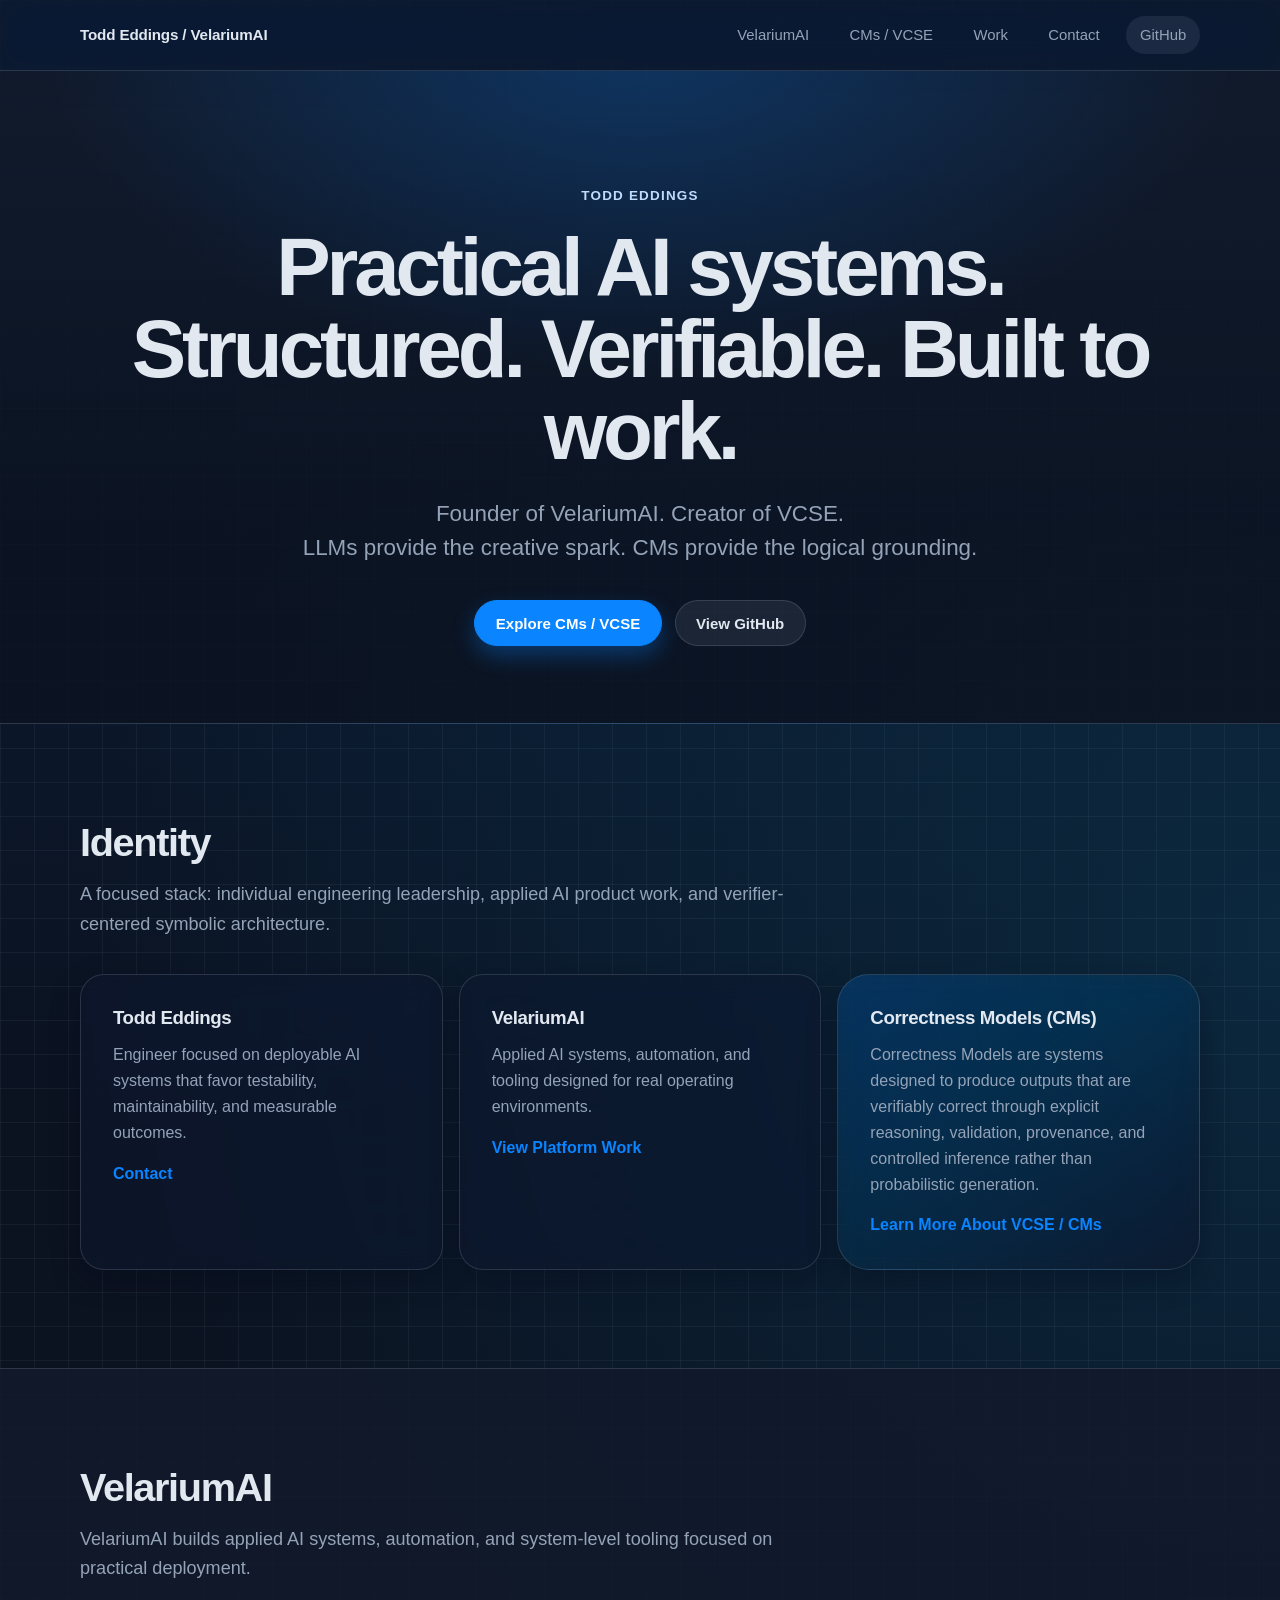
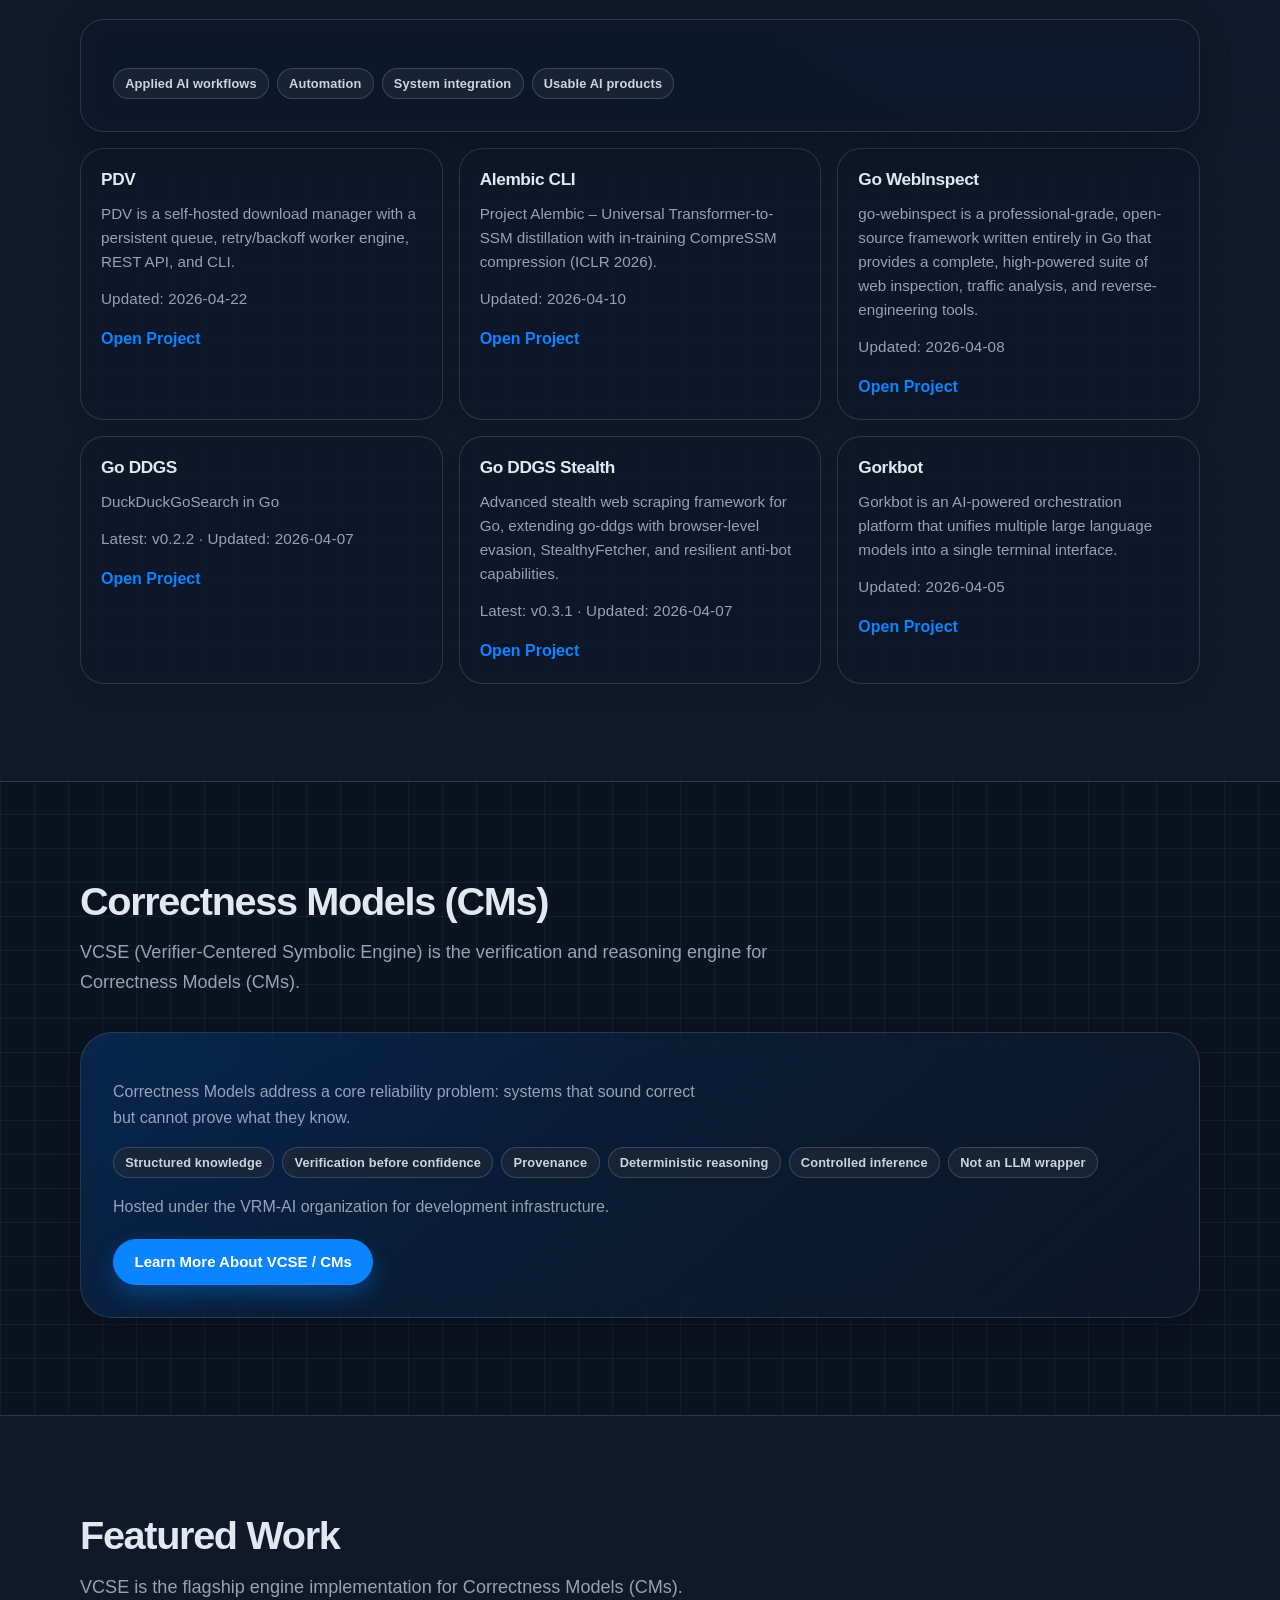
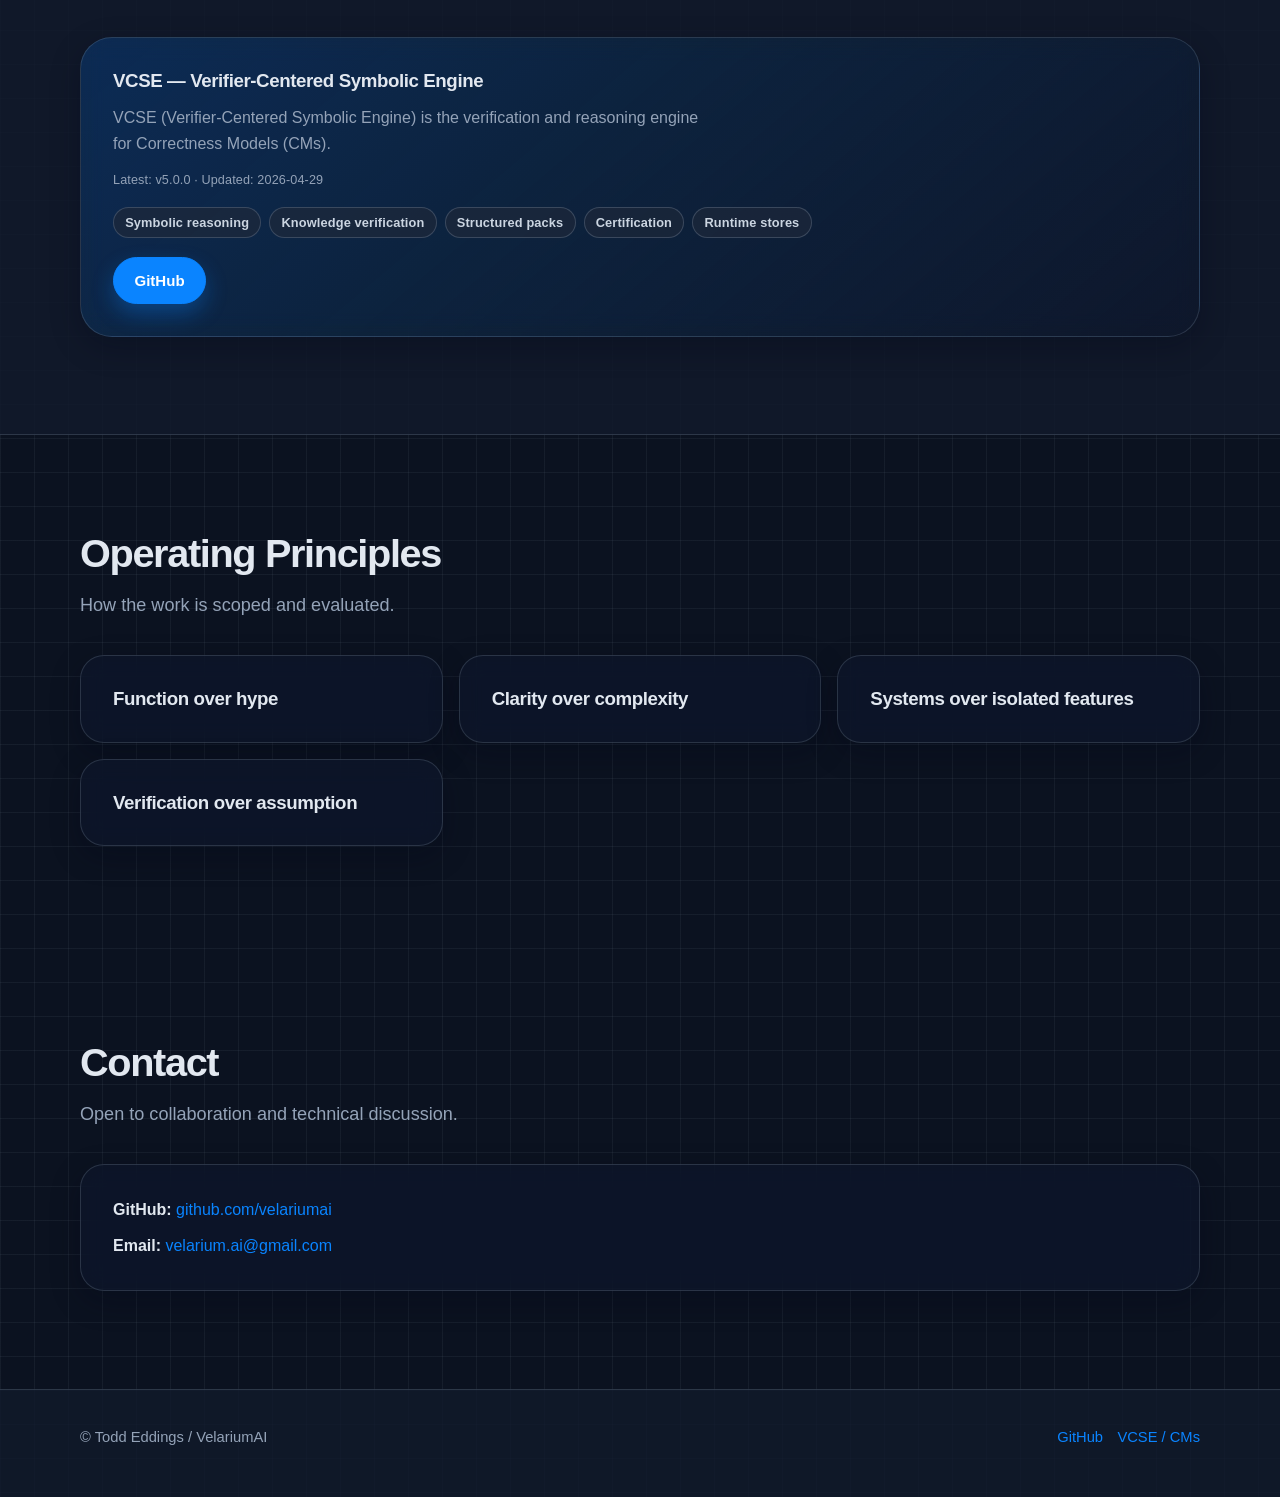
==== commit b4fc0483: "docs(site): align branding to CMs category and VCSE engine identity" ====
--- a/index.html
+++ b/index.html
@@ -3,8 +3,8 @@
 <head>
   <meta charset="UTF-8">
   <meta name="viewport" content="width=device-width, initial-scale=1.0">
-  <title>Todd Eddings | VelariumAI | VRM-AI</title>
-  <meta name="description" content="Todd Eddings builds practical AI systems through VelariumAI and VRM-AI: structured, verifiable, deployable.">
+  <title>Todd Eddings | VelariumAI | VCSE</title>
+  <meta name="description" content="Todd Eddings builds practical AI systems through VelariumAI, including VCSE, the verification and reasoning engine for Correctness Models (CMs).">
   <link rel="stylesheet" href="styles.css?v=tech2">
 </head>
 <body>
@@ -13,7 +13,7 @@
       <a class="brand" href="index.html">Todd Eddings / VelariumAI</a>
       <ul class="nav-links">
         <li><a href="#velariumai">VelariumAI</a></li>
-        <li><a href="#vrm-ai">VRM-AI</a></li>
+        <li><a href="#vrm-ai">CMs / VCSE</a></li>
         <li><a href="#work">Work</a></li>
         <li><a href="#contact">Contact</a></li>
         <li><a class="btn btn-secondary" href="https://github.com/velariumai">GitHub</a></li>
@@ -26,9 +26,9 @@
       <div class="container">
         <p class="hero-eyebrow">Todd Eddings</p>
         <h1 class="hero-title">Practical AI systems.<br>Structured. Verifiable. Built to work.</h1>
-        <p class="hero-subtitle">Founder of VelariumAI. Creator of VRM-AI.</p>
+        <p class="hero-subtitle">Founder of VelariumAI. Creator of VCSE.<br>LLMs provide the creative spark. CMs provide the logical grounding.</p>
         <div class="hero-actions">
-          <a class="btn btn-primary" href="#vrm-ai">Explore VRM-AI</a>
+          <a class="btn btn-primary" href="#vrm-ai">Explore CMs / VCSE</a>
           <a class="btn btn-secondary" href="https://github.com/velariumai">View GitHub</a>
         </div>
       </div>
@@ -52,9 +52,9 @@
             <a class="card-link" href="#velariumai">View Platform Work</a>
           </article>
           <article class="card feature-card interactive">
-            <h3>VRM-AI</h3>
-            <p>Verifier-centered symbolic AI for trustworthy knowledge, controlled inference, and auditable reasoning.</p>
-            <a class="card-link" href="vrm.html">Learn More About VRM-AI / VCSE</a>
+            <h3>Correctness Models (CMs)</h3>
+            <p>Correctness Models are systems designed to produce outputs that are verifiably correct through explicit reasoning, validation, provenance, and controlled inference rather than probabilistic generation.</p>
+            <a class="card-link" href="vrm.html">Learn More About VCSE / CMs</a>
           </article>
         </div>
       </div>
@@ -118,12 +118,12 @@
     <section class="section" id="vrm-ai">
       <div class="container">
         <div class="section-header">
-          <h2 class="section-title">VRM-AI</h2>
-          <p class="section-copy">A verifier-centered symbolic AI architecture for trustworthy knowledge, reasoning, and automation.</p>
+          <h2 class="section-title">Correctness Models (CMs)</h2>
+          <p class="section-copy">VCSE (Verifier-Centered Symbolic Engine) is the verification and reasoning engine for Correctness Models (CMs).</p>
         </div>
         <article class="card feature-card">
-          <p>VRM-AI solves a core reliability problem: systems that sound correct but cannot prove what they know.</p>
-          <ul class="pill-list" aria-label="VRM-AI principles">
+          <p>Correctness Models address a core reliability problem: systems that sound correct but cannot prove what they know.</p>
+          <ul class="pill-list" aria-label="CM principles">
             <li class="pill">Structured knowledge</li>
             <li class="pill">Verification before confidence</li>
             <li class="pill">Provenance</li>
@@ -131,8 +131,9 @@
             <li class="pill">Controlled inference</li>
             <li class="pill">Not an LLM wrapper</li>
           </ul>
+          <p style="margin-top: 1rem;">Hosted under the VRM-AI organization for development infrastructure.</p>
           <div class="hero-actions" style="justify-content: flex-start; margin-top: 1.2rem;">
-            <a class="btn btn-primary" href="vrm.html">Learn More About VRM-AI / VCSE</a>
+            <a class="btn btn-primary" href="vrm.html">Learn More About VCSE / CMs</a>
           </div>
         </article>
       </div>
@@ -142,11 +143,11 @@
       <div class="container">
         <div class="section-header">
           <h2 class="section-title">Featured Work</h2>
-          <p class="section-copy">VCSE is the flagship implementation of verifier-centered symbolic reasoning.</p>
+          <p class="section-copy">VCSE is the flagship engine implementation for Correctness Models (CMs).</p>
         </div>
         <article class="card feature-card interactive">
           <h3>VCSE — Verifier-Centered Symbolic Engine</h3>
-          <p data-project-desc="vcse">VCSE — a Verified Reasoning Model (VRM) runtime.</p>
+          <p data-project-desc="vcse">VCSE (Verifier-Centered Symbolic Engine) is the verification and reasoning engine for Correctness Models (CMs).</p>
           <p class="project-meta" data-project-meta="vcse" hidden></p>
           <ul class="pill-list">
             <li class="pill">Symbolic reasoning</li>
@@ -198,7 +199,7 @@
       <span>© Todd Eddings / VelariumAI</span>
       <div class="footer-links">
         <a href="https://github.com/velariumai">GitHub</a>
-        <a href="vrm.html">VRM-AI / VCSE</a>
+        <a href="vrm.html">VCSE / CMs</a>
       </div>
     </div>
   </footer>
